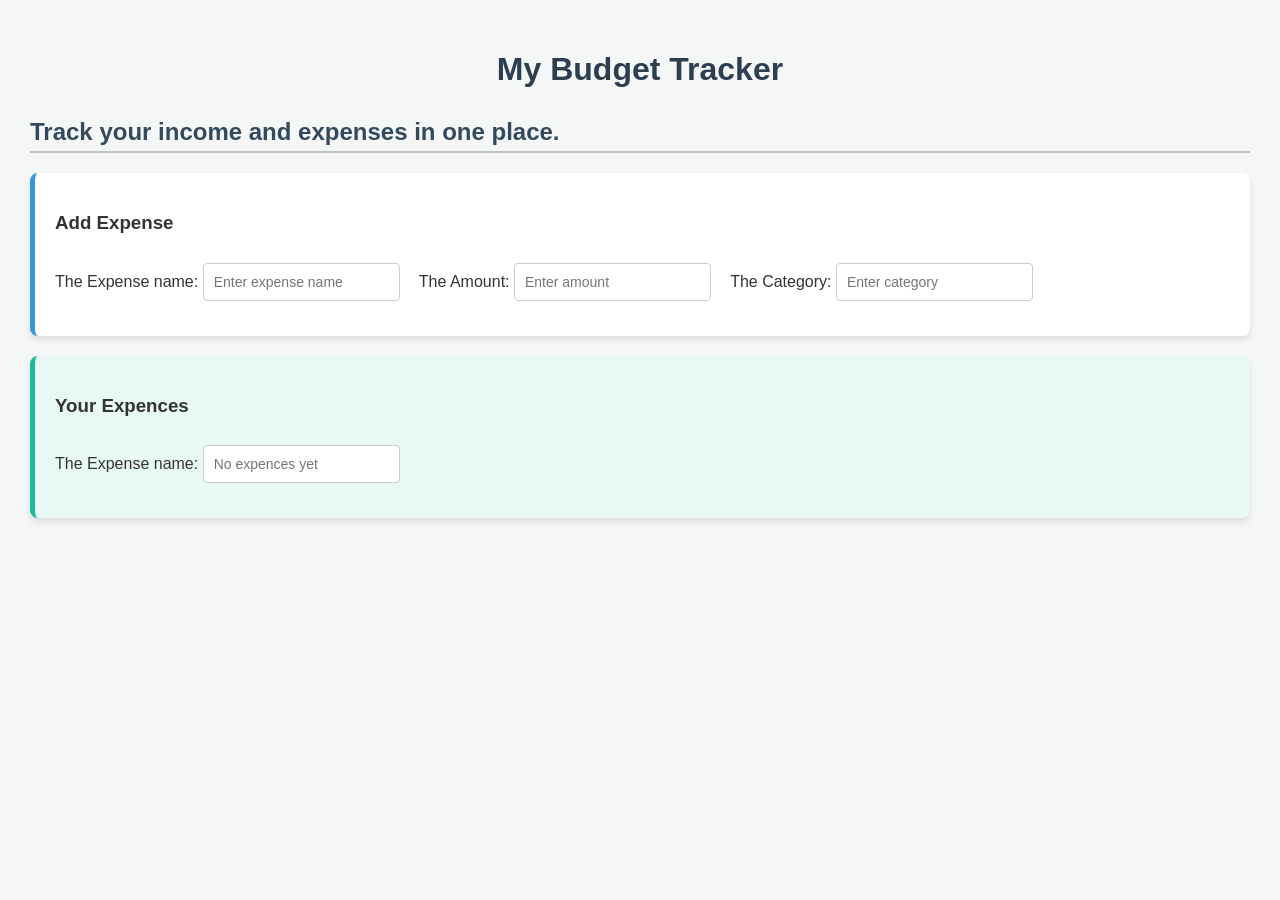
==== index.html @ 961da4b3 "Initial commit" ====
<!DOCTYPE html>
<html lang="en">
<head>
    <title>SpendWise</title>
    <link rel="stylesheet" href="styles.css">
</head>
<body>
<h1>My Budget Tracker</h1>
<h2>Track your income and expenses in one place.</h2>  

<section class="add-expense">
        <h3>Add Expense</h3>
        The Expense name: <input type="text" id="expense-name" placeholder="Enter expense name">
        The Amount: <input type="number" id="expense-amount" placeholder="Enter amount">
        The Category: <input type="text" id="expense-category" placeholder="Enter category">
</section>

<section class="your-expense">
        <h3>Your Expences</h3>
        The Expense name: <input type="text" id="your-expense-name" placeholder="No expences yet">
</section>

<script src="script.js"></script>
</body>
</html>
---- styles.css ----
/* 1. ELEMENT SELECTORS */
body {
    font-family: 'Segoe UI', Tahoma, Geneva, Verdana, sans-serif;
    background-color: #f4f7f6;
    color: #333;
    margin: 0;
    padding: 30px;
}

h1 {
    text-align: center;
    color: #2c3e50;
    margin-bottom: 10px;
}

h2 {
    color: #34495e;
    border-bottom: 2px solid #bdc3c7;
    padding-bottom: 5px;
    margin-top: 30px;
}

/* 2. CLASS SELECTORS */

/* Making the video link visually appealing and interactive  */
.video-link {
  color: #bd1989; /* Initial color */
  text-decoration: none; /* Removes the default underline */
  font-weight: bold;
  
  display: inline-block; 
  
  transition: transform 0.3s ease, color 0.3s ease; 
}

.video-link:hover {
  color: #1ad227; /* The new color on hover */
  
  transform: translateY(-5px); 
}

/* Making the input section visually distinct */
.add-expense {
    background-color: #ffffff;
    padding: 20px;
    margin: 20px 0;
    border-radius: 8px;
    box-shadow: 0 4px 6px rgba(0, 0, 0, 0.1);
    border-left: 5px solid #3498db;
}

/* Making the placeholder section visually distinct */
.your-expense {
    background-color: #e8f8f5;
    padding: 20px;
    margin: 20px 0;
    border-radius: 8px;
    box-shadow: 0 4px 6px rgba(0, 0, 0, 0.1);
    border-left: 5px solid #1abc9c;
}

/* 3. ID SELECTORS */
/* Styling the specific input elements */
#expense-name, #expense-amount, #expense-category, #your-expense-name {
    padding: 10px;
    margin: 10px 15px 15px 0;
    border: 1px solid #ccc;
    border-radius: 4px;
    font-size: 14px;
}

#web-image {
    max-width: 100%;
    height: auto;
    border-radius: 8px;
    box-shadow: 0 2px 4px rgba(0,0,0,0.1);
}
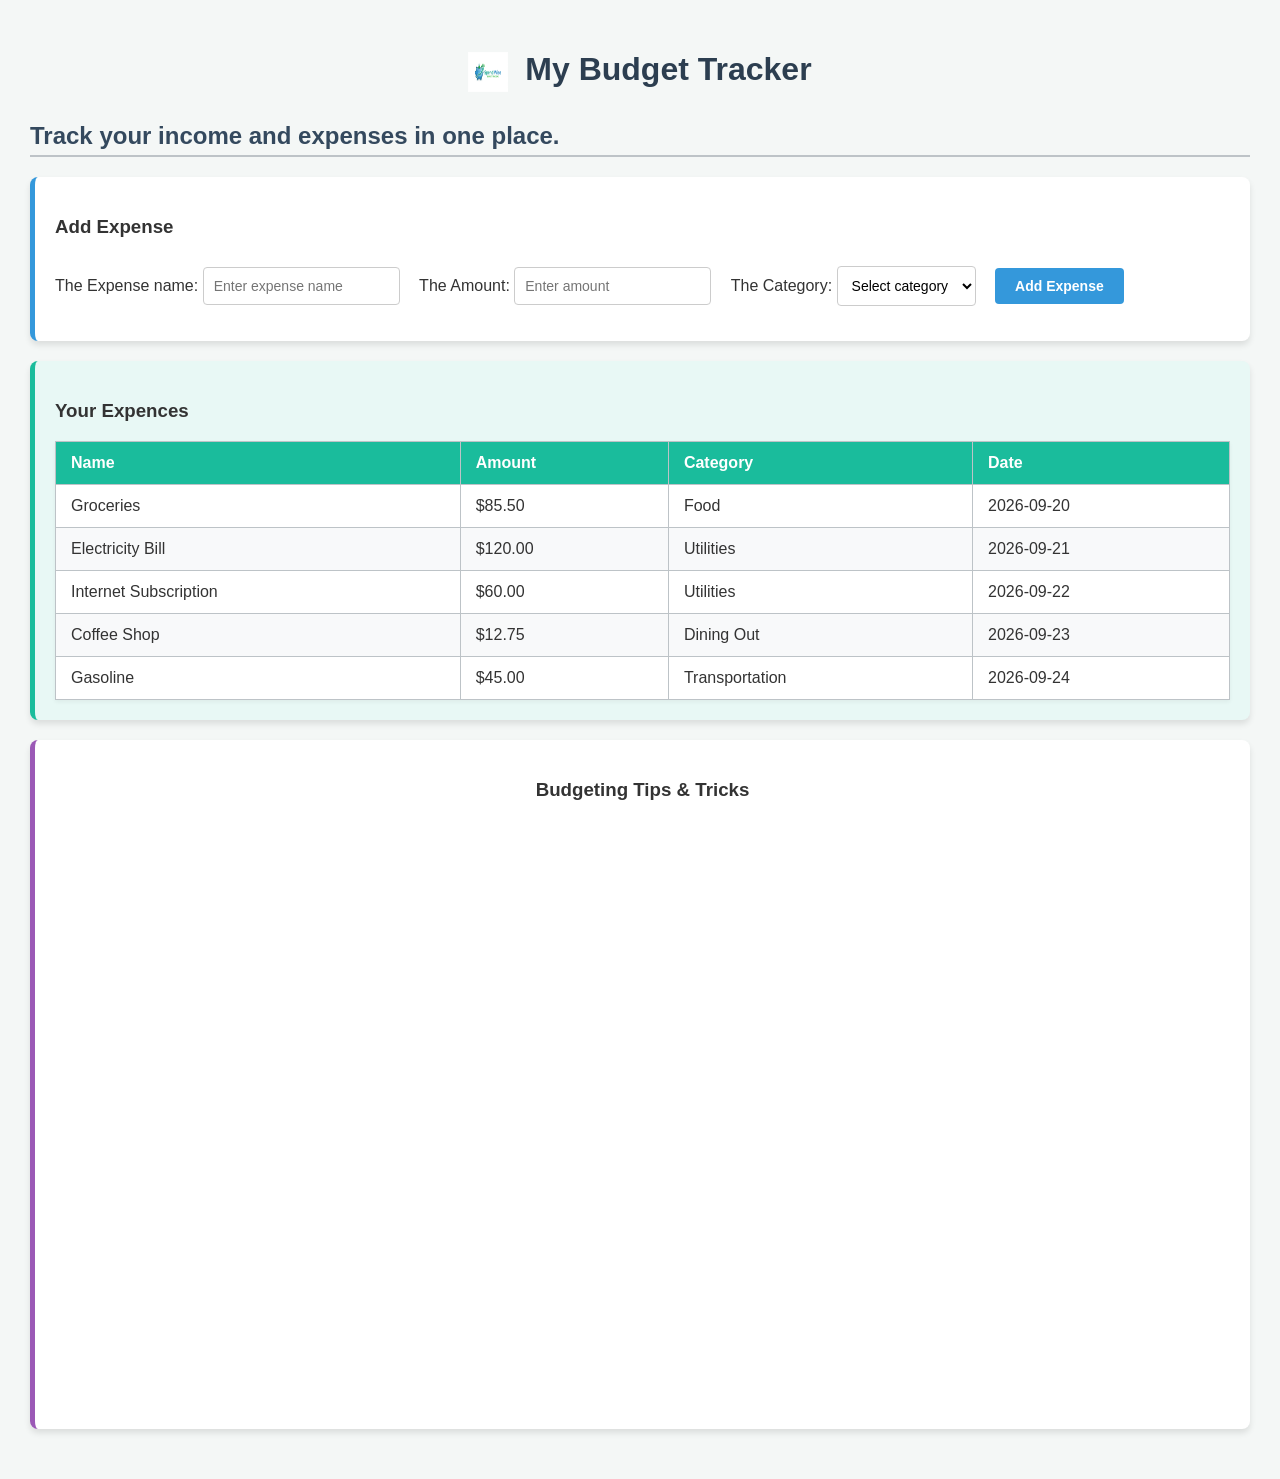
==== commit 1a4d883e: "Files Update" ====
--- a/index.html
+++ b/index.html
@@ -5,19 +5,92 @@
     <link rel="stylesheet" href="styles.css">
 </head>
 <body>
-<h1>My Budget Tracker</h1>
+<h1>
+    <img src="SpendWise-Logo.jpeg" alt="SpendWise Logo" width="40" class="logo-img">
+    My Budget Tracker
+</h1>
 <h2>Track your income and expenses in one place.</h2>  
 
 <section class="add-expense">
         <h3>Add Expense</h3>
-        The Expense name: <input type="text" id="expense-name" placeholder="Enter expense name">
-        The Amount: <input type="number" id="expense-amount" placeholder="Enter amount">
-        The Category: <input type="text" id="expense-category" placeholder="Enter category">
+        <form>
+            <label for="expense-name">The Expense name:</label>
+            <input type="text" id="expense-name" placeholder="Enter expense name">
+            
+            <label for="expense-amount">The Amount:</label>
+            <input type="number" id="expense-amount" placeholder="Enter amount">
+            
+            <label for="expense-category">The Category:</label>
+            <select id="expense-category">
+                <option value="" disabled selected>Select category</option>
+                <option value="Food">Food</option>
+                <option value="Transport">Transport</option>
+                <option value="Rent">Rent</option>
+                <option value="Entertainment">Entertainment</option>
+                <option value="Other">Other</option>
+            </select>
+
+            <button type="button">Add Expense</button>
+        </form>
 </section>
 
 <section class="your-expense">
         <h3>Your Expences</h3>
-        The Expense name: <input type="text" id="your-expense-name" placeholder="No expences yet">
+        <table>
+            <thead>
+                <tr>
+                    <th>Name</th>
+                    <th>Amount</th>
+                    <th>Category</th>
+                    <th>Date</th>
+                </tr>
+            </thead>
+            <tbody>
+                <tr>
+                    <td>Groceries</td>
+                    <td>$85.50</td>
+                    <td>Food</td>
+                    <td>2026-09-20</td>
+                </tr>
+                <tr>
+                    <td>Electricity Bill</td>
+                    <td>$120.00</td>
+                    <td>Utilities</td>
+                    <td>2026-09-21</td>
+                </tr>
+                <tr>
+                    <td>Internet Subscription</td>
+                    <td>$60.00</td>
+                    <td>Utilities</td>
+                    <td>2026-09-22</td>
+                </tr>
+                <tr>
+                    <td>Coffee Shop</td>
+                    <td>$12.75</td>
+                    <td>Dining Out</td>
+                    <td>2026-09-23</td>
+                </tr>
+                <tr>
+                    <td>Gasoline</td>
+                    <td>$45.00</td>
+                    <td>Transportation</td>
+                    <td>2026-09-24</td>
+                </tr>
+            </tbody>
+        </table>
+</section>
+
+<section class="video-section">
+    <h3>Budgeting Tips & Tricks</h3>
+    <iframe 
+    width="315" 
+    height="576" 
+    src="https://www.youtube.com/embed/8N2QAIuDjbQ" 
+    title="How to budget in excel for beginners" 
+    frameborder="0" 
+    allow="accelerometer; autoplay; clipboard-write; encrypted-media; gyroscope; picture-in-picture; web-share" 
+    referrerpolicy="strict-origin-when-cross-origin" 
+    allowfullscreen></iframe>
 </section>
 
 <script src="script.js"></script>
--- a/styles.css
+++ b/styles.css
@@ -13,6 +13,12 @@
     margin-bottom: 10px;
 }
 
+.logo-img {
+    vertical-align: middle;
+    margin-right: 8px;
+    height: 40px;
+}
+
 h2 {
     color: #34495e;
     border-bottom: 2px solid #bdc3c7;
@@ -20,26 +26,79 @@
     margin-top: 30px;
 }
 
+label {
+    font-weight: 500;
+}
+
+/* Table Styles */
+table {
+    width: 100%;
+    border-collapse: collapse;
+    margin-top: 15px;
+    background-color: #ffffff;
+    box-shadow: 0 2px 4px rgba(0, 0, 0, 0.05);
+}
+
+th, td {
+    padding: 12px 15px;
+    text-align: left;
+    border: 1px solid #bdc3c7;
+}
+
+th {
+    background-color: #1abc9c;
+    color: #ffffff;
+    font-weight: 600;
+}
+
+/* Positional Pseudo-class */
+tr:nth-child(even) {
+    background-color: #f8f9fa;
+}
+
+/* Descendant Selector & Table Row Hover Effect */
+tbody tr:hover {
+    background-color: #e1e8ed;
+    transition: background-color 0.2s ease;
+}
+
+/* Button Styles */
+button {
+    padding: 10px 20px;
+    background-color: #3498db;
+    color: #ffffff;
+    border: none;
+    border-radius: 4px;
+    font-size: 14px;
+    font-weight: 600;
+    cursor: pointer;
+    margin: 10px 15px 15px 0;
+    transition: background-color 0.3s ease;
+}
+
+button:hover {
+    background-color: #2980b9;
+}
+
 /* 2. CLASS SELECTORS */
 
-/* Making the video link visually appealing and interactive  */
-.video-link {
-  color: #bd1989; /* Initial color */
-  text-decoration: none; /* Removes the default underline */
-  font-weight: bold;
-  
-  display: inline-block; 
-  
-  transition: transform 0.3s ease, color 0.3s ease; 
+/* Video Section Styling */
+.video-section {
+    background-color: #ffffff;
+    padding: 20px;
+    margin: 20px 0;
+    border-radius: 8px;
+    box-shadow: 0 4px 6px rgba(0, 0, 0, 0.1);
+    border-left: 5px solid #9b59b6;
+    text-align: center;
 }
 
-.video-link:hover {
-  color: #1ad227; /* The new color on hover */
-  
-  transform: translateY(-5px); 
+iframe {
+    max-width: 100%;
+    border-radius: 6px;
+    margin-top: 10px;
 }
 
-/* Making the input section visually distinct */
 .add-expense {
     background-color: #ffffff;
     padding: 20px;
@@ -49,7 +108,6 @@
     border-left: 5px solid #3498db;
 }
 
-/* Making the placeholder section visually distinct */
 .your-expense {
     background-color: #e8f8f5;
     padding: 20px;
@@ -59,14 +117,33 @@
     border-left: 5px solid #1abc9c;
 }
 
-/* 3. ID SELECTORS */
-/* Styling the specific input elements */
-#expense-name, #expense-amount, #expense-category, #your-expense-name {
+/* 3. ID & ADVANCED SELECTORS */
+
+/* Direct Child Selector */
+.add-expense > form {
+    margin-top: 10px;
+}
+
+/* Negation Pseudo-class */
+input:not([type="submit"]) {
+    transition: border-color 0.3s ease, box-shadow 0.3s ease;
+}
+
+/* Focus State */
+input:focus, select:focus {
+    border-color: #3498db;
+    box-shadow: 0 0 5px rgba(52, 152, 219, 0.4);
+    outline: none;
+}
+
+/* Styling the specific input and select elements */
+#expense-name, #expense-amount, #expense-category {
     padding: 10px;
     margin: 10px 15px 15px 0;
     border: 1px solid #ccc;
     border-radius: 4px;
     font-size: 14px;
+    background-color: #ffffff;
 }
 
 #web-image {
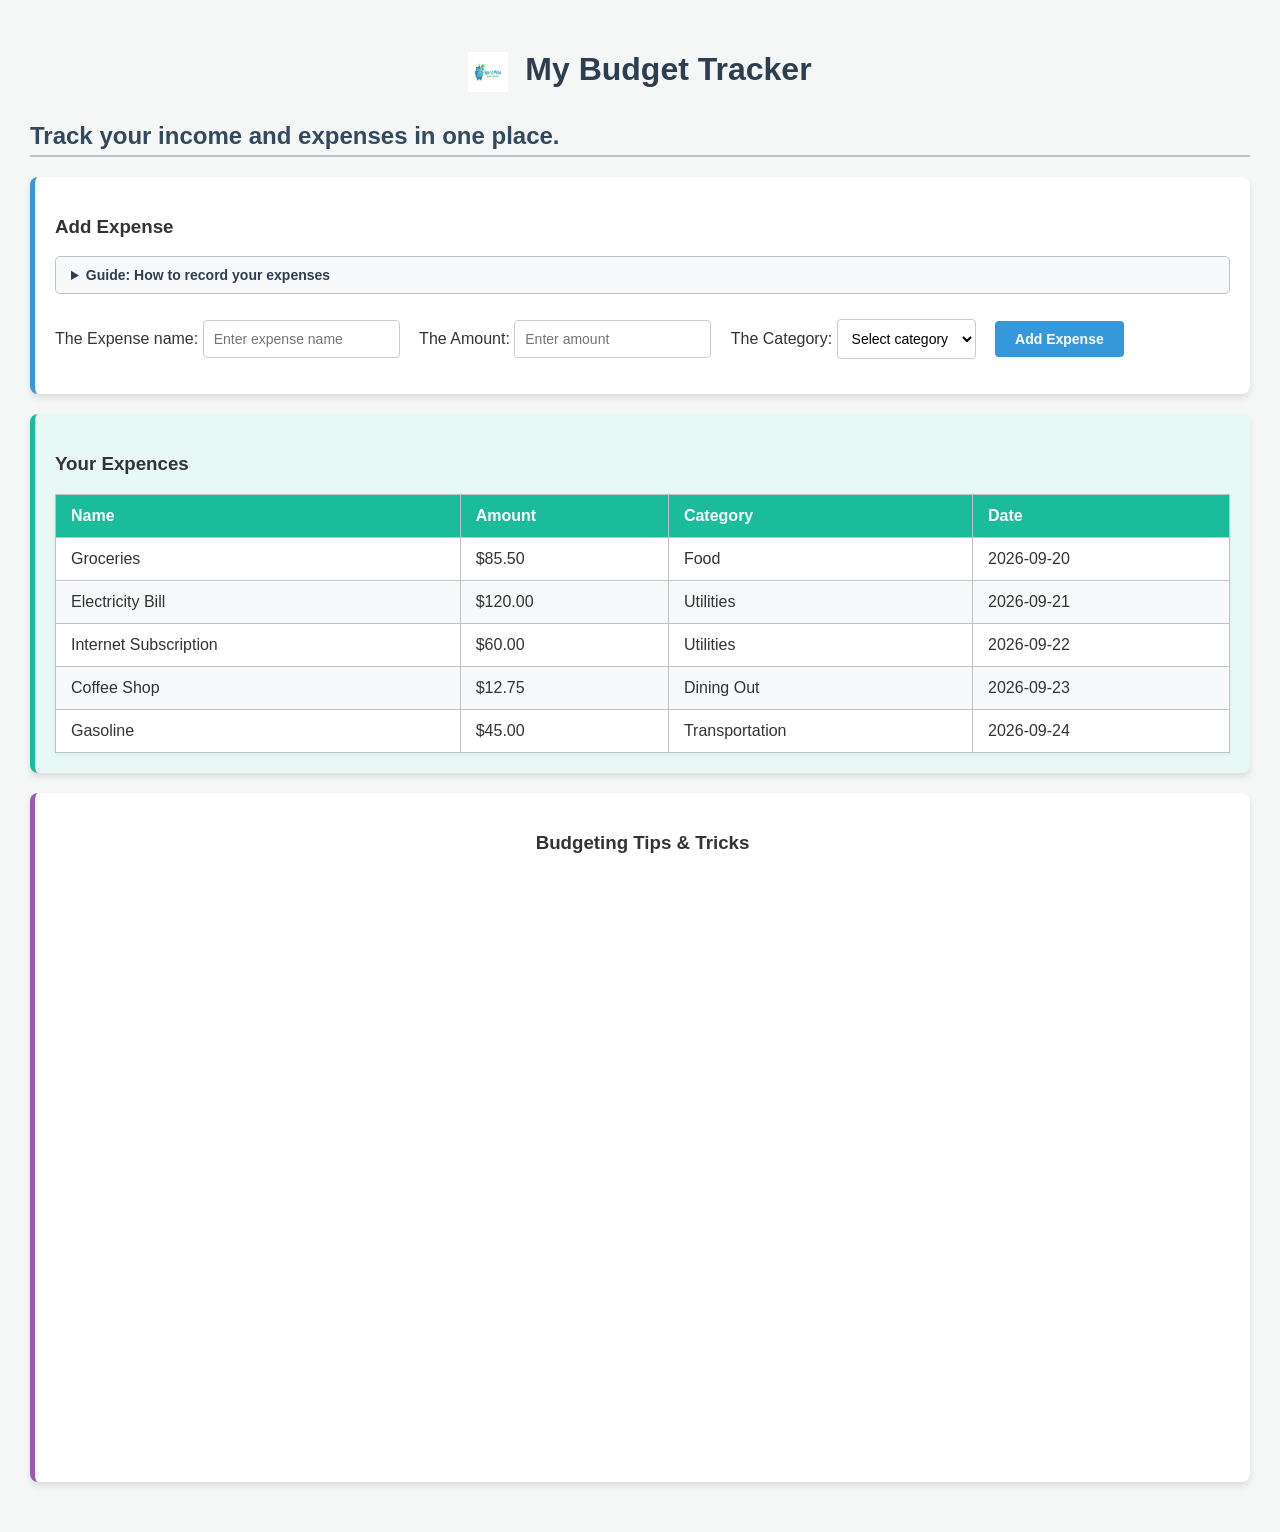
==== commit 7a2a7d9f: "Updates" ====
--- a/index.html
+++ b/index.html
@@ -13,6 +13,17 @@
 
 <section class="add-expense">
         <h3>Add Expense</h3>
+        
+        <details class="expense-guide">
+            <summary>Guide: How to record your expenses</summary>
+            <ol>
+                <li>Enter a brief description in the <strong>Expense name</strong> field.</li>
+                <li>Input the numerical value in the <strong>Amount</strong> field.</li>
+                <li>Select the best matching <strong>Category</strong> from the dropdown.</li>
+                <li>Click <strong>Add Expense</strong> to record it to your tracker.</li>
+            </ol>
+        </details>
+
         <form>
             <label for="expense-name">The Expense name:</label>
             <input type="text" id="expense-name" placeholder="Enter expense name">
--- a/styles.css
+++ b/styles.css
@@ -82,6 +82,30 @@
 
 /* 2. CLASS SELECTORS */
 
+/* Guide Styling */
+.expense-guide {
+    background-color: #f8f9fa;
+    padding: 10px 15px;
+    margin-bottom: 15px;
+    border-radius: 5px;
+    border: 1px solid #bdc3c7;
+    font-size: 14px;
+}
+
+.expense-guide summary {
+    font-weight: 600;
+    cursor: pointer;
+    color: #2c3e50;
+    outline: none;
+}
+
+.expense-guide ol {
+    margin-top: 10px;
+    margin-bottom: 0;
+    padding-left: 20px;
+    color: #555;
+}
+
 /* Video Section Styling */
 .video-section {
     background-color: #ffffff;
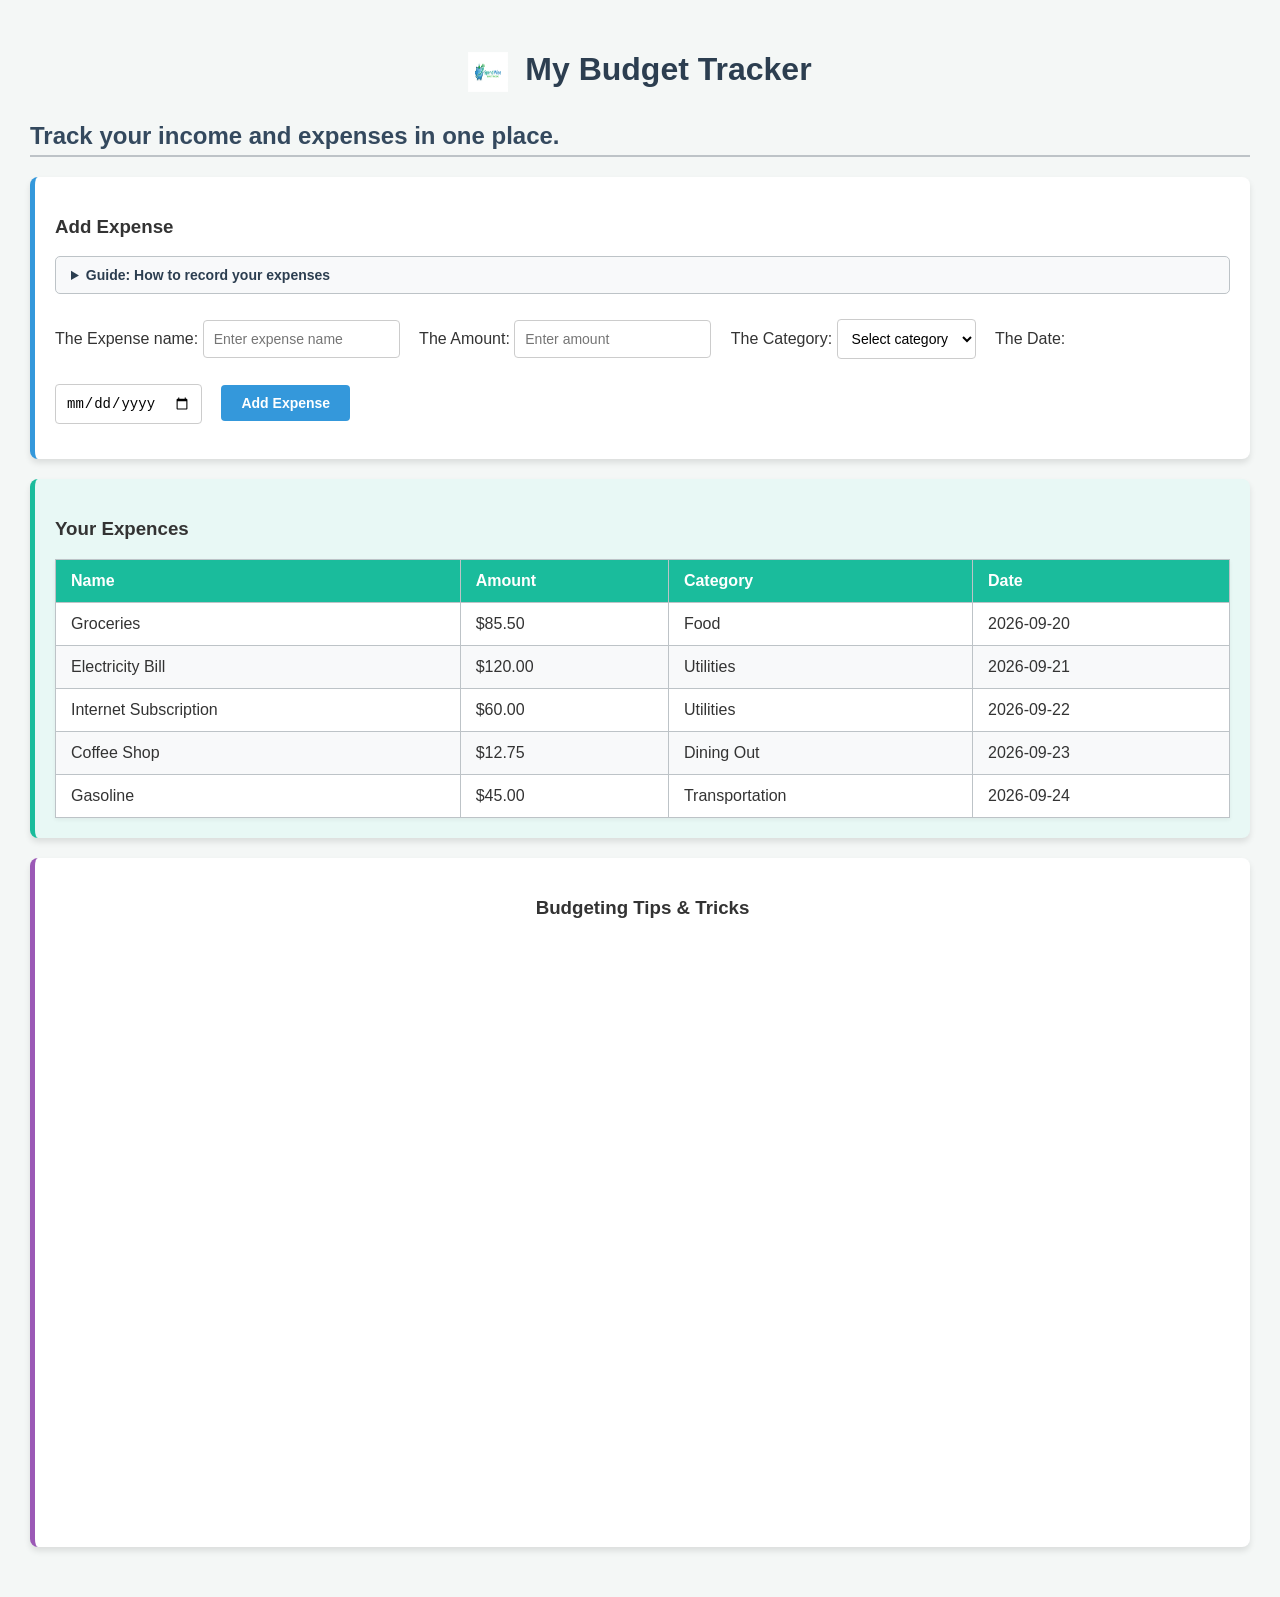
==== commit 91962cff: "Adding date field" ====
--- a/index.html
+++ b/index.html
@@ -20,6 +20,7 @@
                 <li>Enter a brief description in the <strong>Expense name</strong> field.</li>
                 <li>Input the numerical value in the <strong>Amount</strong> field.</li>
                 <li>Select the best matching <strong>Category</strong> from the dropdown.</li>
+                <li>Choose the specific transaction <strong>Date</strong>.</li>
                 <li>Click <strong>Add Expense</strong> to record it to your tracker.</li>
             </ol>
         </details>
@@ -40,6 +41,9 @@
                 <option value="Entertainment">Entertainment</option>
                 <option value="Other">Other</option>
             </select>
+
+            <label for="expense-date">The Date:</label>
+            <input type="date" id="expense-date">
 
             <button type="button">Add Expense</button>
         </form>
--- a/styles.css
+++ b/styles.css
@@ -161,7 +161,7 @@
 }
 
 /* Styling the specific input and select elements */
-#expense-name, #expense-amount, #expense-category {
+#expense-name, #expense-amount, #expense-category, #expense-date {
     padding: 10px;
     margin: 10px 15px 15px 0;
     border: 1px solid #ccc;
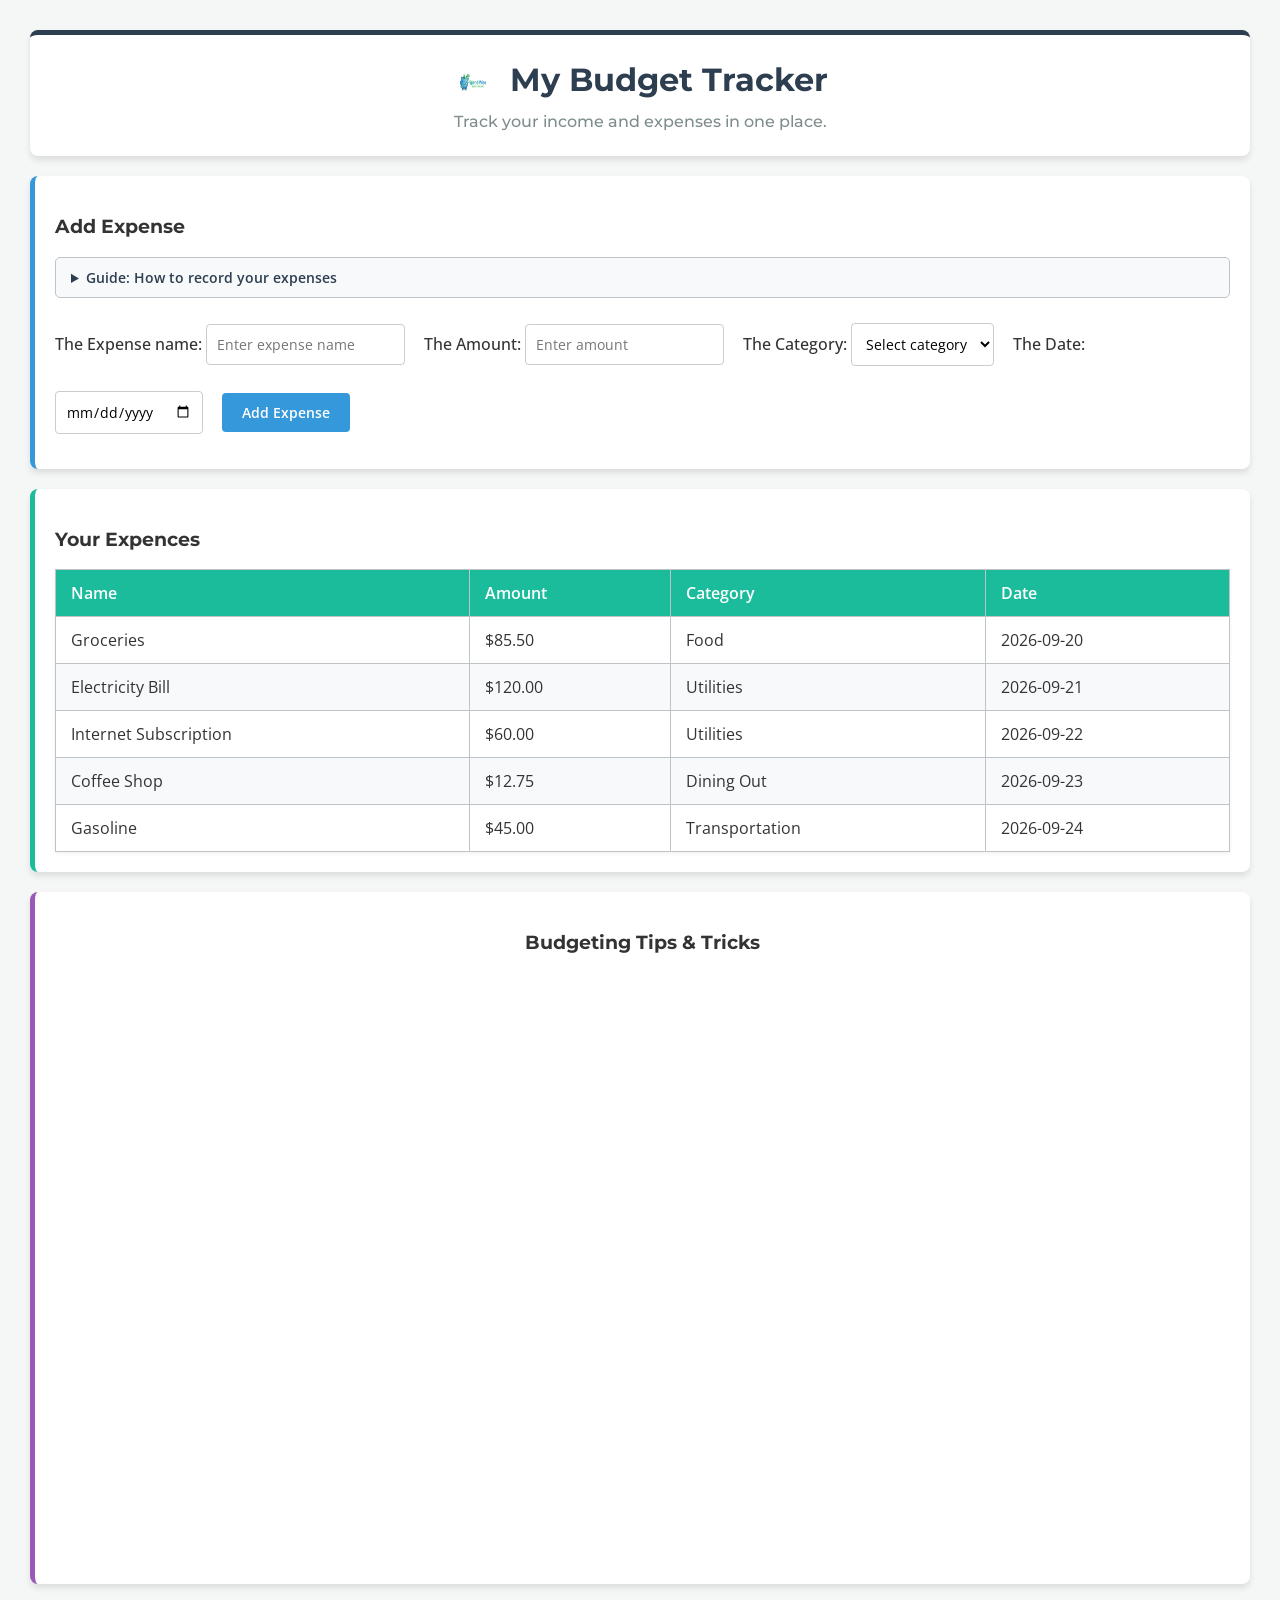
==== commit 881482e8: "Files Modification" ====
--- a/index.html
+++ b/index.html
@@ -2,15 +2,25 @@
 <html lang="en">
 <head>
     <title>SpendWise</title>
+    <!-- Google Fonts Import -->
+    <link rel="preconnect" href="https://fonts.googleapis.com">
+    <link rel="preconnect" href="https://fonts.gstatic.com" crossorigin>
+    <link href="https://fonts.googleapis.com/css2?family=Montserrat:wght@500;600;700&family=Open+Sans:wght@400;500;600&display=swap" rel="stylesheet">
+    
     <link rel="stylesheet" href="styles.css">
 </head>
 <body>
-<h1>
-    <img src="SpendWise-Logo.jpeg" alt="SpendWise Logo" width="40" class="logo-img">
-    My Budget Tracker
-</h1>
-<h2>Track your income and expenses in one place.</h2>  
 
+<!-- Header Card -->
+<header class="header-card">
+    <h1>
+        <img src="SpendWise-Logo.jpeg" alt="SpendWise Logo" width="40" class="logo-img">
+        My Budget Tracker
+    </h1>
+    <h2>Track your income and expenses in one place.</h2>
+</header>
+
+<!-- Add Expense Card -->
 <section class="add-expense">
         <h3>Add Expense</h3>
         
@@ -49,6 +59,7 @@
         </form>
 </section>
 
+<!-- Expense Table Card -->
 <section class="your-expense">
         <h3>Your Expences</h3>
         <table>
--- a/styles.css
+++ b/styles.css
@@ -1,15 +1,21 @@
 /* 1. ELEMENT SELECTORS */
 body {
-    font-family: 'Segoe UI', Tahoma, Geneva, Verdana, sans-serif;
+    font-family: 'Open Sans', sans-serif;
     background-color: #f4f7f6;
     color: #333;
     margin: 0;
     padding: 30px;
 }
 
+/* Heading Font Family */
+h1, h2, h3 {
+    font-family: 'Montserrat', sans-serif;
+}
+
 h1 {
     text-align: center;
     color: #2c3e50;
+    margin-top: 0;
     margin-bottom: 10px;
 }
 
@@ -20,14 +26,23 @@
 }
 
 h2 {
-    color: #34495e;
-    border-bottom: 2px solid #bdc3c7;
-    padding-bottom: 5px;
-    margin-top: 30px;
+    color: #7f8c8d;
+    text-align: center;
+    font-size: 16px;
+    font-weight: 500;
+    margin-top: 5px;
+    margin-bottom: 0;
+    border-bottom: none;
+    padding-bottom: 0;
 }
 
 label {
     font-weight: 500;
+}
+
+/* Ensure Form Controls & Inputs Use Body Font */
+input, select, button {
+    font-family: 'Open Sans', sans-serif;
 }
 
 /* Table Styles */
@@ -80,7 +95,37 @@
     background-color: #2980b9;
 }
 
-/* 2. CLASS SELECTORS */
+/* 2. CLASS SELECTORS & VISUAL CARDS */
+
+/* Page Header Card */
+.header-card {
+    background-color: #ffffff;
+    padding: 25px 20px;
+    margin-bottom: 20px;
+    border-radius: 8px;
+    box-shadow: 0 4px 6px rgba(0, 0, 0, 0.1);
+    border-top: 5px solid #2c3e50;
+}
+
+/* Add Expense Form Card */
+.add-expense {
+    background-color: #ffffff;
+    padding: 20px;
+    margin: 20px 0;
+    border-radius: 8px;
+    box-shadow: 0 4px 6px rgba(0, 0, 0, 0.1);
+    border-left: 5px solid #3498db;
+}
+
+/* Expense Table Card */
+.your-expense {
+    background-color: #ffffff;
+    padding: 20px;
+    margin: 20px 0;
+    border-radius: 8px;
+    box-shadow: 0 4px 6px rgba(0, 0, 0, 0.1);
+    border-left: 5px solid #1abc9c;
+}
 
 /* Guide Styling */
 .expense-guide {
@@ -123,24 +168,6 @@
     margin-top: 10px;
 }
 
-.add-expense {
-    background-color: #ffffff;
-    padding: 20px;
-    margin: 20px 0;
-    border-radius: 8px;
-    box-shadow: 0 4px 6px rgba(0, 0, 0, 0.1);
-    border-left: 5px solid #3498db;
-}
-
-.your-expense {
-    background-color: #e8f8f5;
-    padding: 20px;
-    margin: 20px 0;
-    border-radius: 8px;
-    box-shadow: 0 4px 6px rgba(0, 0, 0, 0.1);
-    border-left: 5px solid #1abc9c;
-}
-
 /* 3. ID & ADVANCED SELECTORS */
 
 /* Direct Child Selector */
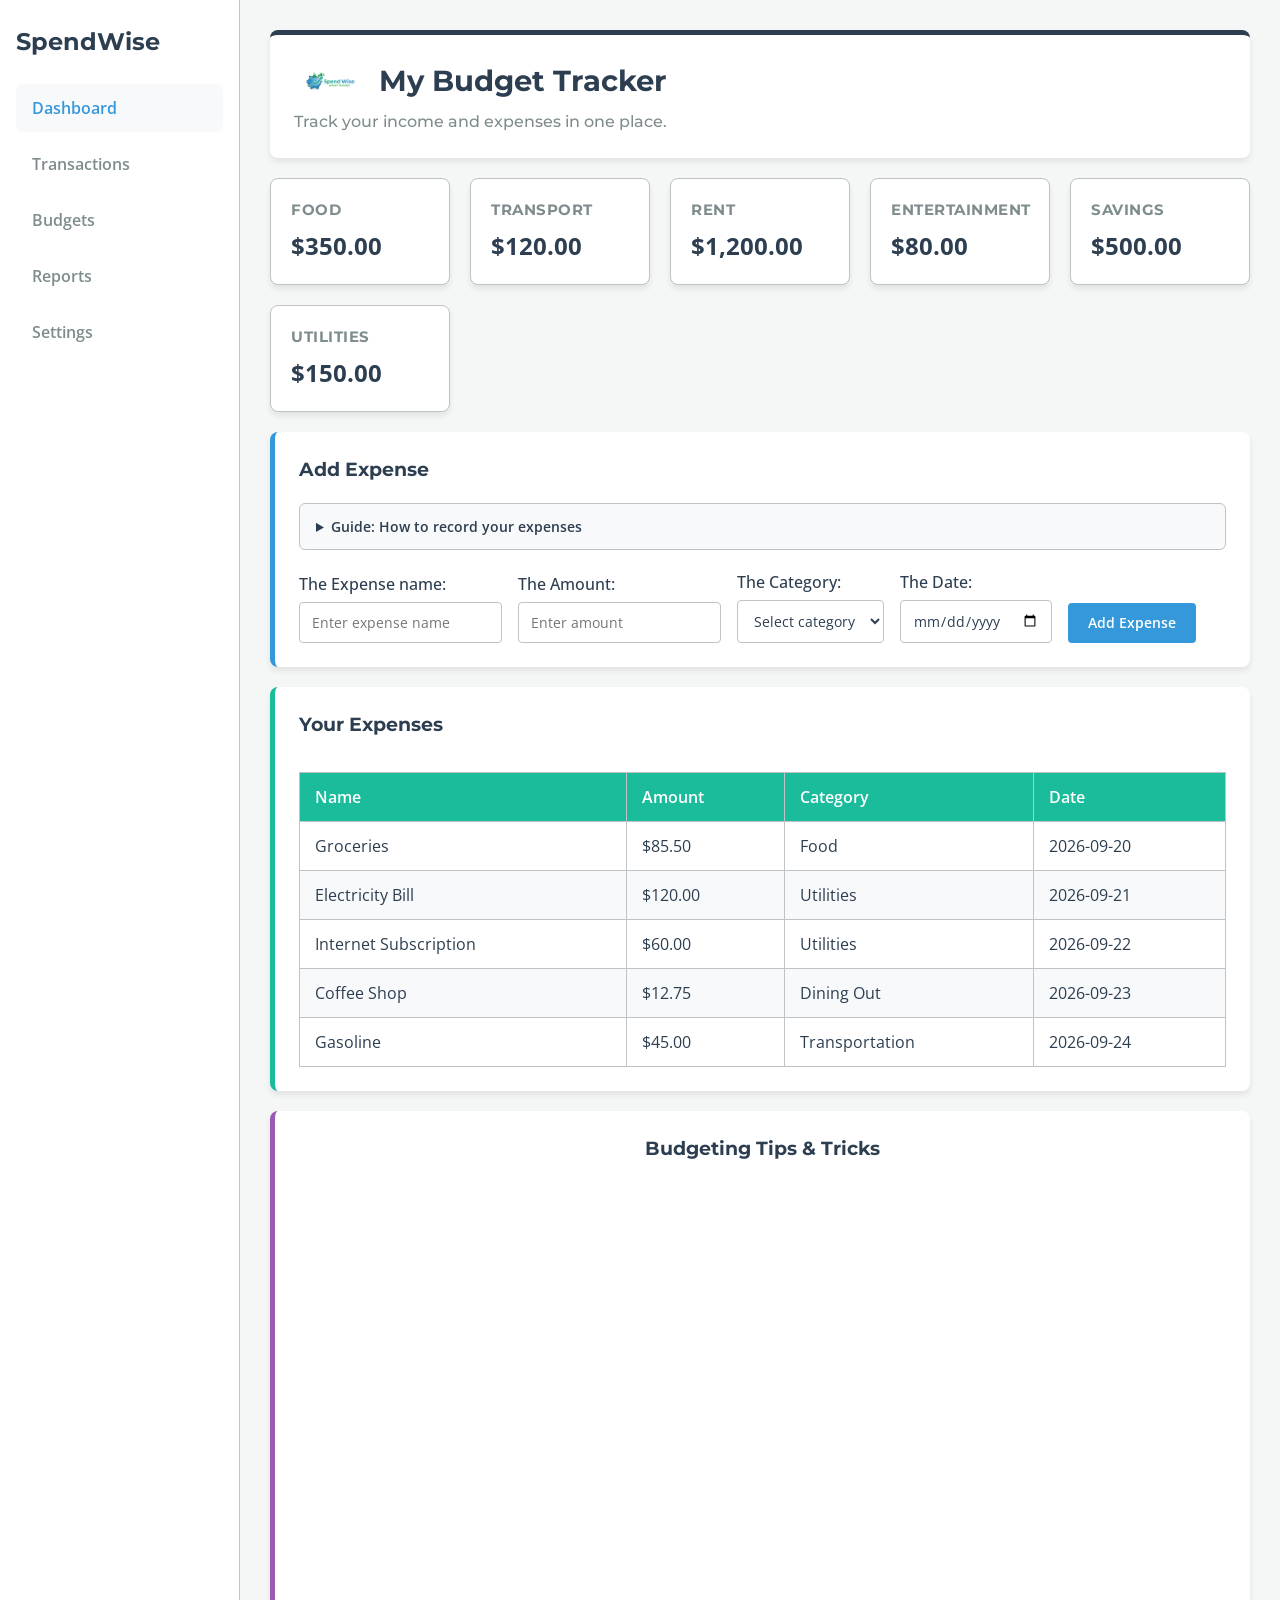
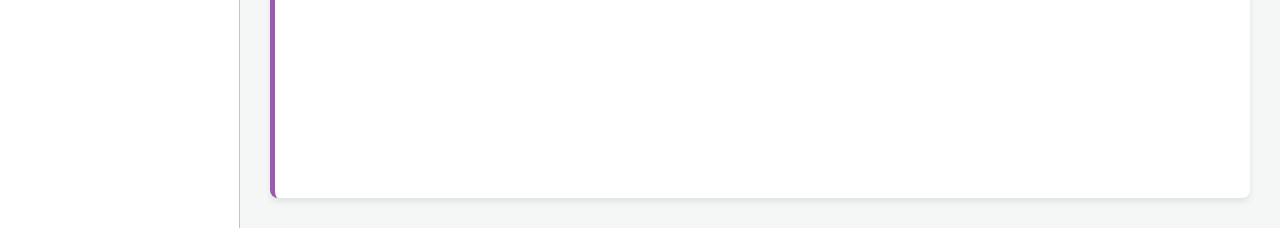
==== commit 6f5bb0ef: "Updating new files" ====
--- a/index.html
+++ b/index.html
@@ -1,7 +1,9 @@
 <!DOCTYPE html>
 <html lang="en">
 <head>
-    <title>SpendWise</title>
+    <meta charset="UTF-8">
+    <meta name="viewport" content="width=device-width, initial-scale=1.0">
+    <title>SpendWise - Dashboard</title>
     <!-- Google Fonts Import -->
     <link rel="preconnect" href="https://fonts.googleapis.com">
     <link rel="preconnect" href="https://fonts.gstatic.com" crossorigin>
@@ -11,113 +13,176 @@
 </head>
 <body>
 
-<!-- Header Card -->
-<header class="header-card">
-    <h1>
-        <img src="SpendWise-Logo.jpeg" alt="SpendWise Logo" width="40" class="logo-img">
-        My Budget Tracker
-    </h1>
-    <h2>Track your income and expenses in one place.</h2>
-</header>
+<!-- Dashboard Shell (CSS Grid Container) -->
+<div class="dashboard-container">
+    
+    <!-- Sidebar / Navigation Menu -->
+    <aside class="sidebar">
+        <div class="sidebar-header">
+            <h2>SpendWise</h2>
+        </div>
+        <nav class="sidebar-nav">
+            <a href="#" class="nav-item active">Dashboard</a>
+            <a href="#" class="nav-item">Transactions</a>
+            <a href="#" class="nav-item">Budgets</a>
+            <a href="#" class="nav-item">Reports</a>
+            <a href="#" class="nav-item">Settings</a>
+        </nav>
+    </aside>
 
-<!-- Add Expense Card -->
-<section class="add-expense">
-        <h3>Add Expense</h3>
+    <!-- Main Content Area -->
+    <main class="main-content">
         
-        <details class="expense-guide">
-            <summary>Guide: How to record your expenses</summary>
-            <ol>
-                <li>Enter a brief description in the <strong>Expense name</strong> field.</li>
-                <li>Input the numerical value in the <strong>Amount</strong> field.</li>
-                <li>Select the best matching <strong>Category</strong> from the dropdown.</li>
-                <li>Choose the specific transaction <strong>Date</strong>.</li>
-                <li>Click <strong>Add Expense</strong> to record it to your tracker.</li>
-            </ol>
-        </details>
+        <!-- Header Card -->
+        <header class="header-card">
+            <div class="header-title">
+                <img src="SpendWise-Logo.jpeg" alt="SpendWise Logo" width="40" class="logo-img">
+                <h1>My Budget Tracker</h1>
+            </div>
+            <h2>Track your income and expenses in one place.</h2>
+        </header>
 
-        <form>
-            <label for="expense-name">The Expense name:</label>
-            <input type="text" id="expense-name" placeholder="Enter expense name">
+        <!-- Static Financial Category Cards (Grid Container) -->
+        <section class="dashboard-cards">
+            <div class="card" tabindex="0">
+                <h3>Food</h3>
+                <p class="amount">$350.00</p>
+            </div>
+            <div class="card" tabindex="0">
+                <h3>Transport</h3>
+                <p class="amount">$120.00</p>
+            </div>
+            <div class="card" tabindex="0">
+                <h3>Rent</h3>
+                <p class="amount">$1,200.00</p>
+            </div>
+            <div class="card" tabindex="0">
+                <h3>Entertainment</h3>
+                <p class="amount">$80.00</p>
+            </div>
+            <div class="card" tabindex="0">
+                <h3>Savings</h3>
+                <p class="amount">$500.00</p>
+            </div>
+            <div class="card" tabindex="0">
+                <h3>Utilities</h3>
+                <p class="amount">$150.00</p>
+            </div>
+        </section>
+
+        <!-- Add Expense Card -->
+        <section class="add-expense">
+            <h3>Add Expense</h3>
             
-            <label for="expense-amount">The Amount:</label>
-            <input type="number" id="expense-amount" placeholder="Enter amount">
-            
-            <label for="expense-category">The Category:</label>
-            <select id="expense-category">
-                <option value="" disabled selected>Select category</option>
-                <option value="Food">Food</option>
-                <option value="Transport">Transport</option>
-                <option value="Rent">Rent</option>
-                <option value="Entertainment">Entertainment</option>
-                <option value="Other">Other</option>
-            </select>
+            <details class="expense-guide">
+                <summary>Guide: How to record your expenses</summary>
+                <ol>
+                    <li>Enter a brief description in the <strong>Expense name</strong> field.</li>
+                    <li>Input the numerical value in the <strong>Amount</strong> field.</li>
+                    <li>Select the best matching <strong>Category</strong> from the dropdown.</li>
+                    <li>Choose the specific transaction <strong>Date</strong>.</li>
+                    <li>Click <strong>Add Expense</strong> to record it to your tracker.</li>
+                </ol>
+            </details>
 
-            <label for="expense-date">The Date:</label>
-            <input type="date" id="expense-date">
+            <form>
+                <div class="form-group">
+                    <label for="expense-name">The Expense name:</label>
+                    <input type="text" id="expense-name" placeholder="Enter expense name">
+                </div>
+                
+                <div class="form-group">
+                    <label for="expense-amount">The Amount:</label>
+                    <input type="number" id="expense-amount" placeholder="Enter amount">
+                </div>
+                
+                <div class="form-group">
+                    <label for="expense-category">The Category:</label>
+                    <select id="expense-category">
+                        <option value="" disabled selected>Select category</option>
+                        <option value="Food">Food</option>
+                        <option value="Transport">Transport</option>
+                        <option value="Rent">Rent</option>
+                        <option value="Entertainment">Entertainment</option>
+                        <option value="Other">Other</option>
+                    </select>
+                </div>
 
-            <button type="button">Add Expense</button>
-        </form>
-</section>
+                <div class="form-group">
+                    <label for="expense-date">The Date:</label>
+                    <input type="date" id="expense-date">
+                </div>
 
-<!-- Expense Table Card -->
-<section class="your-expense">
-        <h3>Your Expences</h3>
-        <table>
-            <thead>
-                <tr>
-                    <th>Name</th>
-                    <th>Amount</th>
-                    <th>Category</th>
-                    <th>Date</th>
-                </tr>
-            </thead>
-            <tbody>
-                <tr>
-                    <td>Groceries</td>
-                    <td>$85.50</td>
-                    <td>Food</td>
-                    <td>2026-09-20</td>
-                </tr>
-                <tr>
-                    <td>Electricity Bill</td>
-                    <td>$120.00</td>
-                    <td>Utilities</td>
-                    <td>2026-09-21</td>
-                </tr>
-                <tr>
-                    <td>Internet Subscription</td>
-                    <td>$60.00</td>
-                    <td>Utilities</td>
-                    <td>2026-09-22</td>
-                </tr>
-                <tr>
-                    <td>Coffee Shop</td>
-                    <td>$12.75</td>
-                    <td>Dining Out</td>
-                    <td>2026-09-23</td>
-                </tr>
-                <tr>
-                    <td>Gasoline</td>
-                    <td>$45.00</td>
-                    <td>Transportation</td>
-                    <td>2026-09-24</td>
-                </tr>
-            </tbody>
-        </table>
-</section>
+                <button type="button">Add Expense</button>
+            </form>
+        </section>
 
-<section class="video-section">
-    <h3>Budgeting Tips & Tricks</h3>
-    <iframe 
-    width="315" 
-    height="576" 
-    src="https://www.youtube.com/embed/8N2QAIuDjbQ" 
-    title="How to budget in excel for beginners" 
-    frameborder="0" 
-    allow="accelerometer; autoplay; clipboard-write; encrypted-media; gyroscope; picture-in-picture; web-share" 
-    referrerpolicy="strict-origin-when-cross-origin" 
-    allowfullscreen></iframe>
-</section>
+        <!-- Expense Table Card -->
+        <section class="your-expense">
+            <h3>Your Expenses</h3>
+            <div class="table-responsive">
+                <table>
+                    <thead>
+                        <tr>
+                            <th>Name</th>
+                            <th>Amount</th>
+                            <th>Category</th>
+                            <th>Date</th>
+                        </tr>
+                    </thead>
+                    <tbody>
+                        <tr>
+                            <td>Groceries</td>
+                            <td>$85.50</td>
+                            <td>Food</td>
+                            <td>2026-09-20</td>
+                        </tr>
+                        <tr>
+                            <td>Electricity Bill</td>
+                            <td>$120.00</td>
+                            <td>Utilities</td>
+                            <td>2026-09-21</td>
+                        </tr>
+                        <tr>
+                            <td>Internet Subscription</td>
+                            <td>$60.00</td>
+                            <td>Utilities</td>
+                            <td>2026-09-22</td>
+                        </tr>
+                        <tr>
+                            <td>Coffee Shop</td>
+                            <td>$12.75</td>
+                            <td>Dining Out</td>
+                            <td>2026-09-23</td>
+                        </tr>
+                        <tr>
+                            <td>Gasoline</td>
+                            <td>$45.00</td>
+                            <td>Transportation</td>
+                            <td>2026-09-24</td>
+                        </tr>
+                    </tbody>
+                </table>
+            </div>
+        </section>
+
+        <!-- Video Section -->
+        <section class="video-section">
+            <h3>Budgeting Tips &amp; Tricks</h3>
+            <iframe 
+                width="315" 
+                height="576" 
+                src="https://www.youtube.com/embed/8N2QAIuDjbQ" 
+                title="How to budget in excel for beginners" 
+                frameborder="0" 
+                allow="accelerometer; autoplay; clipboard-write; encrypted-media; gyroscope; picture-in-picture; web-share" 
+                referrerpolicy="strict-origin-when-cross-origin" 
+                allowfullscreen>
+            </iframe>
+        </section>
+
+    </main>
+</div>
 
 <script src="script.js"></script>
 </body>
--- a/styles.css
+++ b/styles.css
@@ -1,165 +1,399 @@
-/* 1. ELEMENT SELECTORS */
+/* ==========================================================================
+   1. CSS CUSTOM PROPERTIES (THEMING)
+   ========================================================================== */
+:root {
+    /* Brand & Core Palette */
+    --brand-color: #2c3e50;
+    --accent-color: #3498db;
+    --secondary-accent: #1abc9c;
+    --highlight-color: #9b59b6;
+
+    /* Backgrounds & Surfaces */
+    --bg-color: #f4f7f6;
+    --surface-color: #ffffff;
+    --surface-subtle: #f8f9fa;
+    --border-color: #bdc3c7;
+    --border-light: #e1e8ed;
+
+    /* Typography Colors */
+    --text-primary: #2c3e50;
+    --text-secondary: #7f8c8d;
+    --text-muted: #555555;
+    --text-inverse: #ffffff;
+
+    /* Shadows & Elevation */
+    --card-shadow: 0 4px 6px rgba(0, 0, 0, 0.08);
+    --card-shadow-hover: 0 10px 20px rgba(0, 0, 0, 0.15);
+
+    /* Fonts */
+    --font-heading: 'Montserrat', sans-serif;
+    --font-body: 'Open Sans', sans-serif;
+}
+
+/* Stretch Goal: Dark Theme Override */
+@media (prefers-color-scheme: dark) {
+    :root {
+        --brand-color: #3b82f6;
+        --accent-color: #60a5fa;
+        --secondary-accent: #2dd4bf;
+        --highlight-color: #c084fc;
+
+        --bg-color: #0f172a;
+        --surface-color: #1e293b;
+        --surface-subtle: #334155;
+        --border-color: #334155;
+        --border-light: #1e293b;
+
+        --text-primary: #f8fafc;
+        --text-secondary: #94a3b8;
+        --text-muted: #cbd5e1;
+        --text-inverse: #0f172a;
+
+        --card-shadow: 0 4px 6px rgba(0, 0, 0, 0.3);
+        --card-shadow-hover: 0 10px 20px rgba(0, 0, 0, 0.5);
+    }
+}
+
+/* ==========================================================================
+   2. GLOBAL RESETS & BASE STYLES
+   ========================================================================== */
+* {
+    box-sizing: border-box;
+}
+
 body {
-    font-family: 'Open Sans', sans-serif;
-    background-color: #f4f7f6;
-    color: #333;
-    margin: 0;
-    padding: 30px;
-}
-
-/* Heading Font Family */
+    font-family: var(--font-body);
+    background-color: var(--bg-color);
+    color: var(--text-primary);
+    margin: 0;
+    padding: 0;
+    line-height: 1.5;
+    transition: background-color 0.3s ease, color 0.3s ease;
+}
+
 h1, h2, h3 {
-    font-family: 'Montserrat', sans-serif;
-}
-
-h1 {
-    text-align: center;
-    color: #2c3e50;
-    margin-top: 0;
-    margin-bottom: 10px;
-}
-
-.logo-img {
-    vertical-align: middle;
-    margin-right: 8px;
-    height: 40px;
-}
-
-h2 {
-    color: #7f8c8d;
-    text-align: center;
-    font-size: 16px;
-    font-weight: 500;
-    margin-top: 5px;
-    margin-bottom: 0;
-    border-bottom: none;
-    padding-bottom: 0;
+    font-family: var(--font-heading);
 }
 
 label {
     font-weight: 500;
-}
-
-/* Ensure Form Controls & Inputs Use Body Font */
+    color: var(--text-primary);
+}
+
 input, select, button {
-    font-family: 'Open Sans', sans-serif;
-}
-
-/* Table Styles */
-table {
-    width: 100%;
-    border-collapse: collapse;
-    margin-top: 15px;
-    background-color: #ffffff;
-    box-shadow: 0 2px 4px rgba(0, 0, 0, 0.05);
-}
-
-th, td {
-    padding: 12px 15px;
+    font-family: var(--font-body);
+}
+
+/* ==========================================================================
+   3. MAIN LAYOUT (CSS GRID)
+   ========================================================================== */
+.dashboard-container {
+    display: grid;
+    grid-template-columns: 240px 1fr;
+    min-height: 100vh;
+}
+
+/* ==========================================================================
+   4. SIDEBAR NAVIGATION (FLEXBOX)
+   ========================================================================== */
+.sidebar {
+    background-color: var(--surface-color);
+    border-right: 1px solid var(--border-color);
+    padding: 24px 16px;
+    display: flex;
+    flex-direction: column;
+    gap: 24px;
+}
+
+.sidebar-header {
+    display: flex;
+    align-items: center;
+}
+
+.sidebar-header h2 {
+    color: var(--brand-color);
+    margin: 0;
+    font-size: 1.5rem;
     text-align: left;
-    border: 1px solid #bdc3c7;
-}
-
-th {
-    background-color: #1abc9c;
-    color: #ffffff;
+}
+
+.sidebar-nav {
+    display: flex;
+    flex-direction: column;
+    gap: 8px;
+}
+
+.nav-item {
+    padding: 12px 16px;
+    text-decoration: none;
+    color: var(--text-secondary);
     font-weight: 600;
-}
-
-/* Positional Pseudo-class */
-tr:nth-child(even) {
-    background-color: #f8f9fa;
-}
-
-/* Descendant Selector & Table Row Hover Effect */
-tbody tr:hover {
-    background-color: #e1e8ed;
-    transition: background-color 0.2s ease;
-}
-
-/* Button Styles */
+    border-radius: 6px;
+    transition: background-color 0.2s ease, color 0.2s ease;
+}
+
+.nav-item:hover, 
+.nav-item:focus,
+.nav-item.active {
+    background-color: var(--surface-subtle);
+    color: var(--accent-color);
+    outline: none;
+}
+
+/* ==========================================================================
+   5. MAIN CONTENT AREA & HEADER (FLEXBOX)
+   ========================================================================== */
+.main-content {
+    padding: 30px;
+    display: flex;
+    flex-direction: column;
+    gap: 20px;
+}
+
+/* Header Card */
+.header-card {
+    background-color: var(--surface-color);
+    padding: 24px;
+    border-radius: 8px;
+    box-shadow: var(--card-shadow);
+    border-top: 5px solid var(--brand-color);
+    display: flex;
+    flex-direction: column;
+    gap: 8px;
+}
+
+.header-title {
+    display: flex;
+    align-items: center;
+    gap: 12px;
+}
+
+.header-title h1 {
+    color: var(--text-primary);
+    margin: 0;
+    text-align: left;
+    font-size: 1.8rem;
+}
+
+.logo-img {
+    height: 40px;
+    width: auto;
+    object-fit: contain;
+}
+
+.header-card h2 {
+    color: var(--text-secondary);
+    text-align: left;
+    font-size: 1rem;
+    font-weight: 500;
+    margin: 0;
+}
+
+/* ==========================================================================
+   6. CATEGORY CARDS (GRID + FLEXBOX + MICRO-INTERACTIONS)
+   ========================================================================== */
+.dashboard-cards {
+    display: grid;
+    grid-template-columns: repeat(auto-fit, minmax(180px, 1fr));
+    gap: 20px;
+}
+
+.card {
+    background-color: var(--surface-color);
+    padding: 20px;
+    border-radius: 8px;
+    border: 1px solid var(--border-color);
+    box-shadow: var(--card-shadow);
+    display: flex;
+    flex-direction: column;
+    justify-content: center;
+    align-items: flex-start;
+    gap: 6px;
+    cursor: pointer;
+    
+    /* Requirement 5: Animation <= 250ms */
+    transition: transform 200ms ease, box-shadow 200ms ease, border-color 200ms ease;
+}
+
+.card h3 {
+    margin: 0;
+    font-size: 0.95rem;
+    color: var(--text-secondary);
+    text-transform: uppercase;
+    letter-spacing: 0.5px;
+}
+
+.card .amount {
+    margin: 0;
+    font-size: 1.5rem;
+    font-weight: 700;
+    color: var(--text-primary);
+}
+
+/* Requirement 5: Hover & Focus Micro-interactions */
+.card:hover,
+.card:focus {
+    transform: translateY(-4px);
+    box-shadow: var(--card-shadow-hover);
+    border-color: var(--accent-color);
+    outline: 2px solid var(--accent-color);
+    outline-offset: 2px;
+}
+
+/* ==========================================================================
+   7. ADD EXPENSE SECTION (FLEXBOX)
+   ========================================================================== */
+.add-expense {
+    background-color: var(--surface-color);
+    padding: 24px;
+    border-radius: 8px;
+    box-shadow: var(--card-shadow);
+    border-left: 5px solid var(--accent-color);
+}
+
+.add-expense h3 {
+    margin-top: 0;
+    color: var(--text-primary);
+}
+
+.expense-guide {
+    background-color: var(--surface-subtle);
+    padding: 12px 16px;
+    border-radius: 6px;
+    border: 1px solid var(--border-color);
+    font-size: 14px;
+    margin-bottom: 20px;
+}
+
+.expense-guide summary {
+    font-weight: 600;
+    cursor: pointer;
+    color: var(--text-primary);
+}
+
+.expense-guide ol {
+    margin-top: 10px;
+    margin-bottom: 0;
+    padding-left: 20px;
+    color: var(--text-muted);
+}
+
+/* Form Layout (Flexbox) */
+.add-expense > form {
+    display: flex;
+    flex-wrap: wrap;
+    align-items: flex-end;
+    gap: 16px;
+}
+
+.form-group {
+    display: flex;
+    flex-direction: column;
+    gap: 6px;
+}
+
+input:not([type="submit"]), select {
+    padding: 10px 12px;
+    border: 1px solid var(--border-color);
+    border-radius: 4px;
+    font-size: 14px;
+    background-color: var(--surface-color);
+    color: var(--text-primary);
+    transition: border-color 0.2s ease, box-shadow 0.2s ease;
+}
+
+input:focus, select:focus {
+    border-color: var(--accent-color);
+    box-shadow: 0 0 0 3px rgba(52, 152, 219, 0.25);
+    outline: none;
+}
+
 button {
     padding: 10px 20px;
-    background-color: #3498db;
+    background-color: var(--accent-color);
     color: #ffffff;
     border: none;
     border-radius: 4px;
     font-size: 14px;
     font-weight: 600;
     cursor: pointer;
-    margin: 10px 15px 15px 0;
-    transition: background-color 0.3s ease;
+    height: 40px;
+    transition: background-color 0.2s ease, opacity 0.2s ease;
 }
 
 button:hover {
-    background-color: #2980b9;
-}
-
-/* 2. CLASS SELECTORS & VISUAL CARDS */
-
-/* Page Header Card */
-.header-card {
-    background-color: #ffffff;
-    padding: 25px 20px;
-    margin-bottom: 20px;
+    opacity: 0.9;
+}
+
+button:focus {
+    outline: 2px solid var(--accent-color);
+    outline-offset: 2px;
+}
+
+/* ==========================================================================
+   8. EXPENSES TABLE SECTION
+   ========================================================================== */
+.your-expense {
+    background-color: var(--surface-color);
+    padding: 24px;
     border-radius: 8px;
-    box-shadow: 0 4px 6px rgba(0, 0, 0, 0.1);
-    border-top: 5px solid #2c3e50;
-}
-
-/* Add Expense Form Card */
-.add-expense {
-    background-color: #ffffff;
-    padding: 20px;
-    margin: 20px 0;
+    box-shadow: var(--card-shadow);
+    border-left: 5px solid var(--secondary-accent);
+}
+
+.your-expense h3 {
+    margin-top: 0;
+    color: var(--text-primary);
+}
+
+.table-responsive {
+    overflow-x: auto;
+}
+
+table {
+    width: 100%;
+    border-collapse: collapse;
+    margin-top: 15px;
+    background-color: var(--surface-color);
+}
+
+th, td {
+    padding: 12px 15px;
+    text-align: left;
+    border: 1px solid var(--border-color);
+    color: var(--text-primary);
+}
+
+th {
+    background-color: var(--secondary-accent);
+    color: #ffffff;
+    font-weight: 600;
+}
+
+tr:nth-child(even) {
+    background-color: var(--surface-subtle);
+}
+
+tbody tr:hover {
+    background-color: var(--border-light);
+    transition: background-color 0.2s ease;
+}
+
+/* ==========================================================================
+   9. VIDEO SECTION
+   ========================================================================== */
+.video-section {
+    background-color: var(--surface-color);
+    padding: 24px;
     border-radius: 8px;
-    box-shadow: 0 4px 6px rgba(0, 0, 0, 0.1);
-    border-left: 5px solid #3498db;
-}
-
-/* Expense Table Card */
-.your-expense {
-    background-color: #ffffff;
-    padding: 20px;
-    margin: 20px 0;
-    border-radius: 8px;
-    box-shadow: 0 4px 6px rgba(0, 0, 0, 0.1);
-    border-left: 5px solid #1abc9c;
-}
-
-/* Guide Styling */
-.expense-guide {
-    background-color: #f8f9fa;
-    padding: 10px 15px;
-    margin-bottom: 15px;
-    border-radius: 5px;
-    border: 1px solid #bdc3c7;
-    font-size: 14px;
-}
-
-.expense-guide summary {
-    font-weight: 600;
-    cursor: pointer;
-    color: #2c3e50;
-    outline: none;
-}
-
-.expense-guide ol {
-    margin-top: 10px;
-    margin-bottom: 0;
-    padding-left: 20px;
-    color: #555;
-}
-
-/* Video Section Styling */
-.video-section {
-    background-color: #ffffff;
-    padding: 20px;
-    margin: 20px 0;
-    border-radius: 8px;
-    box-shadow: 0 4px 6px rgba(0, 0, 0, 0.1);
-    border-left: 5px solid #9b59b6;
+    box-shadow: var(--card-shadow);
+    border-left: 5px solid var(--highlight-color);
     text-align: center;
+}
+
+.video-section h3 {
+    margin-top: 0;
+    color: var(--text-primary);
 }
 
 iframe {
@@ -168,38 +402,46 @@
     margin-top: 10px;
 }
 
-/* 3. ID & ADVANCED SELECTORS */
-
-/* Direct Child Selector */
-.add-expense > form {
-    margin-top: 10px;
-}
-
-/* Negation Pseudo-class */
-input:not([type="submit"]) {
-    transition: border-color 0.3s ease, box-shadow 0.3s ease;
-}
-
-/* Focus State */
-input:focus, select:focus {
-    border-color: #3498db;
-    box-shadow: 0 0 5px rgba(52, 152, 219, 0.4);
-    outline: none;
-}
-
-/* Styling the specific input and select elements */
-#expense-name, #expense-amount, #expense-category, #expense-date {
-    padding: 10px;
-    margin: 10px 15px 15px 0;
-    border: 1px solid #ccc;
-    border-radius: 4px;
-    font-size: 14px;
-    background-color: #ffffff;
-}
-
-#web-image {
-    max-width: 100%;
-    height: auto;
-    border-radius: 8px;
-    box-shadow: 0 2px 4px rgba(0,0,0,0.1);
+/* ==========================================================================
+   10. RESPONSIVE DESIGN (MEDIA QUERIES)
+   ========================================================================== */
+/* Requirement 4: Collapse layout below 768px */
+@media (max-width: 768px) {
+    .dashboard-container {
+        grid-template-columns: 1fr;
+    }
+
+    .sidebar {
+        border-right: none;
+        border-bottom: 1px solid var(--border-color);
+        padding: 16px 20px;
+    }
+
+    .sidebar-nav {
+        flex-direction: row;
+        flex-wrap: wrap;
+        gap: 8px;
+    }
+
+    .nav-item {
+        padding: 8px 12px;
+        font-size: 0.9rem;
+    }
+
+    .main-content {
+        padding: 16px;
+    }
+
+    .add-expense > form {
+        flex-direction: column;
+        align-items: stretch;
+    }
+
+    .form-group {
+        width: 100%;
+    }
+
+    input:not([type="submit"]), select, button {
+        width: 100%;
+    }
 }
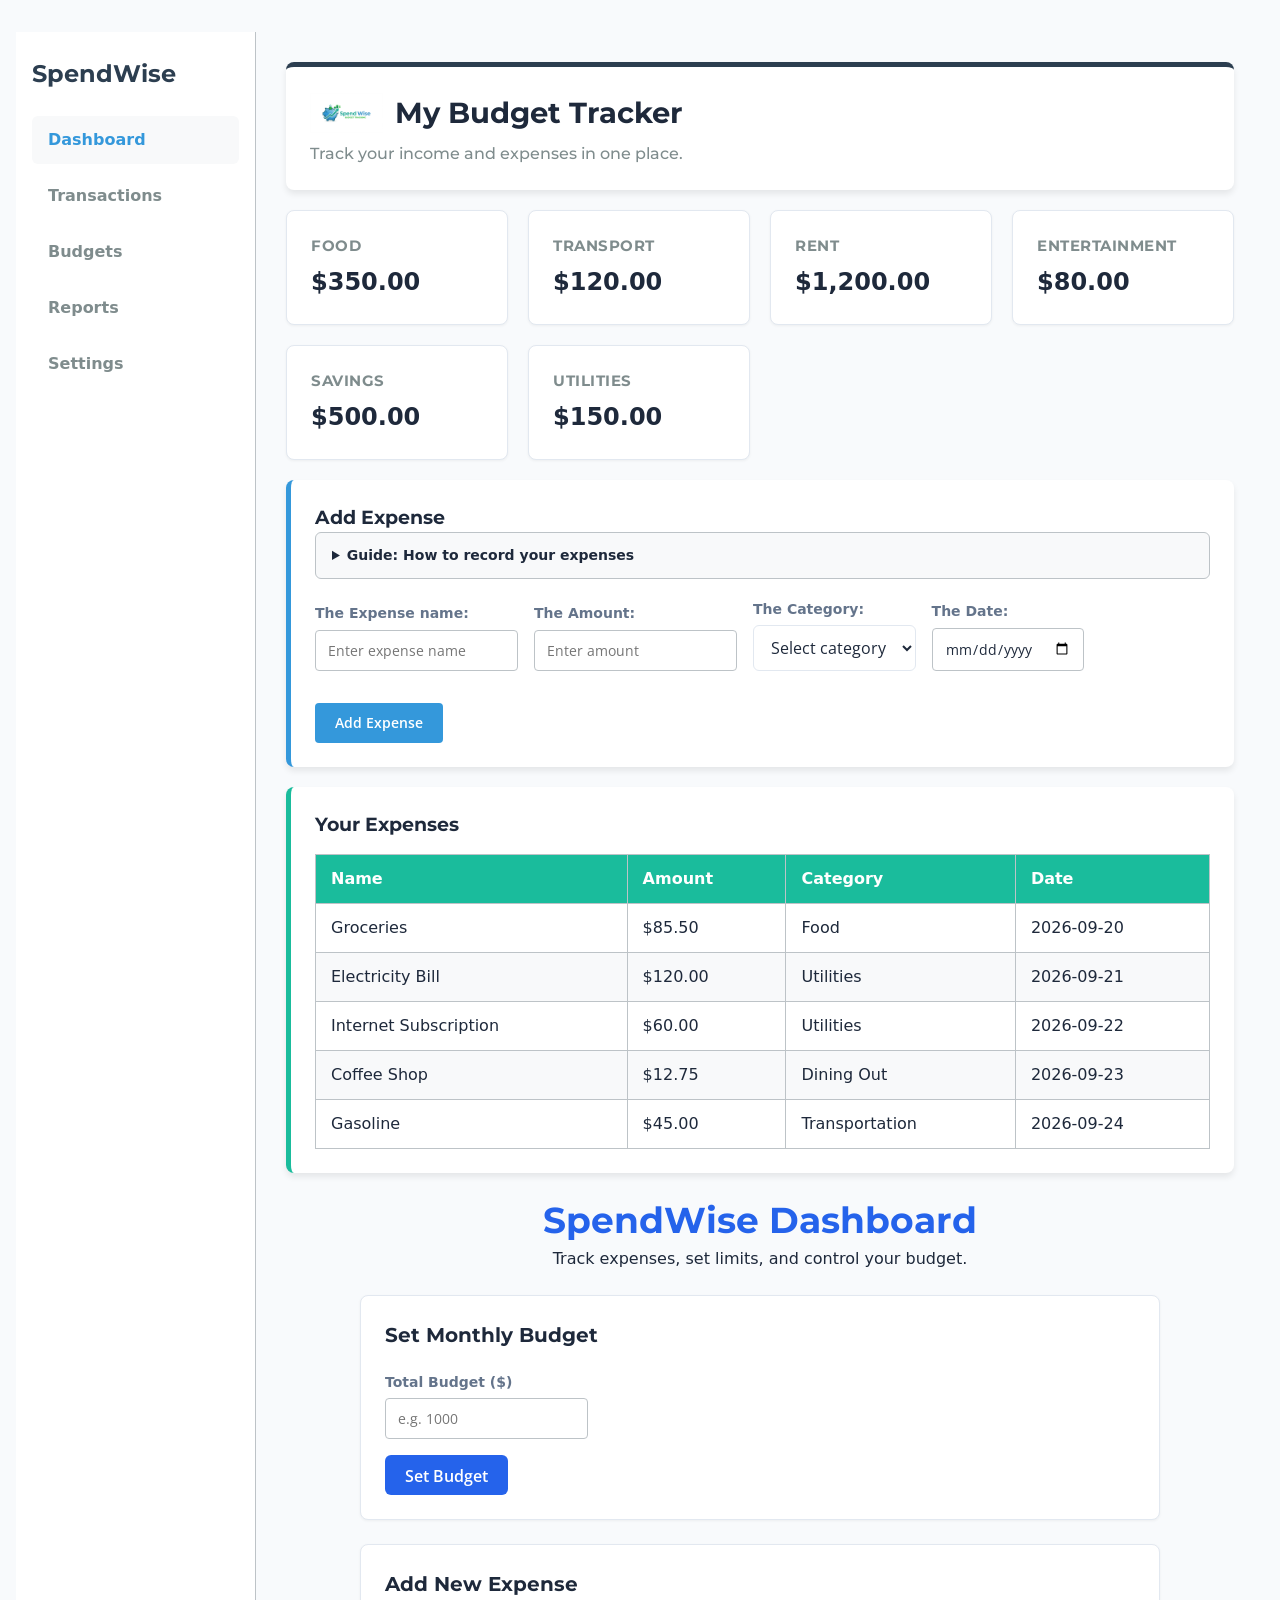
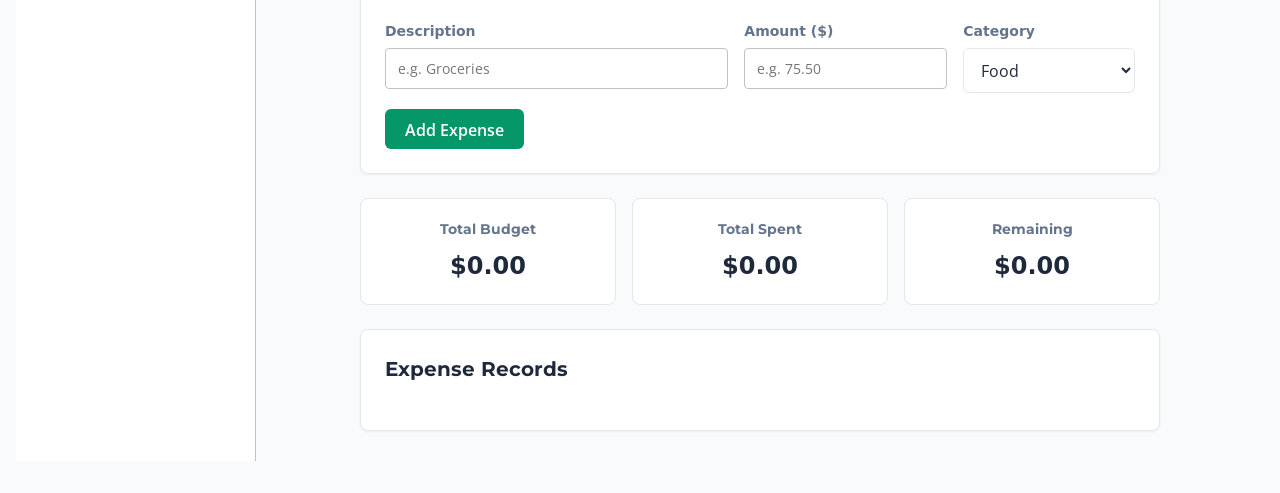
==== commit 0606273e: "UPDATING SRENDWISE" ====
--- a/index.html
+++ b/index.html
@@ -165,25 +165,89 @@
                 </table>
             </div>
         </section>
-
-        <!-- Video Section -->
-        <section class="video-section">
-            <h3>Budgeting Tips &amp; Tricks</h3>
-            <iframe 
-                width="315" 
-                height="576" 
-                src="https://www.youtube.com/embed/8N2QAIuDjbQ" 
-                title="How to budget in excel for beginners" 
-                frameborder="0" 
-                allow="accelerometer; autoplay; clipboard-write; encrypted-media; gyroscope; picture-in-picture; web-share" 
-                referrerpolicy="strict-origin-when-cross-origin" 
-                allowfullscreen>
-            </iframe>
-        </section>
-
-    </main>
-</div>
-
-<script src="script.js"></script>
+<!DOCTYPE html>
+<html lang="en">
+<head>
+  <meta charset="UTF-8">
+  <meta name="viewport" content="width=device-width, initial-scale=1.0">
+  <title>SpendWise - Personal Expense Tracker</title>
+  <link rel="stylesheet" href="style.css">
+</head>
+<body>
+  <div class="app-container">
+    <header class="app-header">
+      <h1>SpendWise Dashboard</h1>
+      <p>Track expenses, set limits, and control your budget.</p>
+    </header>
+
+    <!-- Budget Setup Form -->
+    <section class="card">
+      <h2>Set Monthly Budget</h2>
+      <form id="budget-form">
+        <div class="form-group">
+          <label for="monthly-budget-input">Total Budget ($)</label>
+          <input type="number" id="monthly-budget-input" placeholder="e.g. 1000" min="0" step="0.01" required>
+        </div>
+        <button type="submit" class="btn btn-primary">Set Budget</button>
+      </form>
+    </section>
+
+    <!-- Expense Entry Form -->
+    <section class="card">
+      <h2>Add New Expense</h2>
+      <form id="expense-form">
+        <div class="form-row">
+          <div class="form-group">
+            <label for="expense-name">Description</label>
+            <input type="text" id="expense-name" placeholder="e.g. Groceries" required>
+          </div>
+          <div class="form-group">
+            <label for="expense-amount">Amount ($)</label>
+            <input type="number" id="expense-amount" placeholder="e.g. 75.50" min="0.01" step="0.01" required>
+          </div>
+          <div class="form-group">
+            <label for="expense-category">Category</label>
+            <select id="expense-category" required>
+              <option value="Food">Food</option>
+              <option value="Utilities">Utilities</option>
+              <option value="Entertainment">Entertainment</option>
+              <option value="Transport">Transport</option>
+              <option value="Other">Other</option>
+            </select>
+          </div>
+        </div>
+        <button type="submit" class="btn btn-secondary">Add Expense</button>
+      </form>
+    </section>
+
+    <!-- Dashboard Summary Cards -->
+    <section class="dashboard-grid">
+      <div class="stat-card">
+        <h3>Total Budget</h3>
+        <p id="total-budget-display">$0.00</p>
+      </div>
+      <div class="stat-card">
+        <h3>Total Spent</h3>
+        <p id="total-spent-display">$0.00</p>
+      </div>
+      <div class="stat-card">
+        <h3>Remaining</h3>
+        <p id="remaining-budget-display">$0.00</p>
+      </div>
+    </section>
+
+    <!-- Budget Feedback Alert -->
+    <div id="budget-status-alert" class="alert-banner hidden"></div>
+
+    <!-- Expense List -->
+    <section class="card">
+      <h2>Expense Records</h2>
+      <ul id="expense-list" class="expense-list">
+        <!-- Dynamic content injected here via JavaScript -->
+      </ul>
+    </section>
+  </div>
+
+  <script src="app.js"></script>
 </body>
 </html>
--- a/styles.css
+++ b/styles.css
@@ -444,4 +444,202 @@
     input:not([type="submit"]), select, button {
         width: 100%;
     }
+}
+:root {
+  --primary: #2563eb;
+  --secondary: #059669;
+  --danger: #dc2626;
+  --warning: #d97706;
+  --bg-color: #f8fafc;
+  --card-bg: #ffffff;
+  --text-primary: #1e293b;
+  --text-muted: #64748b;
+  --border: #e2e8f0;
+}
+
+* {
+  box-sizing: border-box;
+  margin: 0;
+  padding: 0;
+  font-family: system-ui, -apple-system, BlinkMacSystemFont, 'Segoe UI', Roboto, sans-serif;
+}
+
+body {
+  background-color: var(--bg-color);
+  color: var(--text-primary);
+  padding: 2rem 1rem;
+}
+
+.app-container {
+  max-width: 800px;
+  margin: 0 auto;
+  display: flex;
+  flex-direction: column;
+  gap: 1.5rem;
+}
+
+.app-header {
+  text-align: center;
+}
+
+.app-header h1 {
+  font-size: 2.25rem;
+  color: var(--primary);
+}
+
+.card {
+  background: var(--card-bg);
+  border-radius: 8px;
+  padding: 1.5rem;
+  border: 1px solid var(--border);
+  box-shadow: 0 1px 3px rgba(0, 0, 0, 0.05);
+}
+
+.card h2 {
+  margin-bottom: 1rem;
+  font-size: 1.25rem;
+}
+
+.form-row {
+  display: grid;
+  grid-template-columns: 2fr 1fr 1fr;
+  gap: 1rem;
+}
+
+@media (max-width: 600px) {
+  .form-row {
+    grid-template-columns: 1fr;
+  }
+}
+
+.form-group {
+  display: flex;
+  flex-direction: column;
+  gap: 0.35rem;
+  margin-bottom: 1rem;
+}
+
+label {
+  font-size: 0.875rem;
+  font-weight: 600;
+  color: var(--text-muted);
+}
+
+input, select {
+  padding: 0.6rem 0.8rem;
+  border: 1px solid var(--border);
+  border-radius: 6px;
+  font-size: 1rem;
+}
+
+input:focus, select:focus {
+  outline: 2px solid var(--primary);
+  border-color: transparent;
+}
+
+.btn {
+  padding: 0.6rem 1.25rem;
+  border: none;
+  border-radius: 6px;
+  font-size: 1rem;
+  font-weight: 600;
+  cursor: pointer;
+  transition: opacity 0.2s;
+}
+
+.btn:hover {
+  opacity: 0.9;
+}
+
+.btn-primary {
+  background-color: var(--primary);
+  color: white;
+}
+
+.btn-secondary {
+  background-color: var(--secondary);
+  color: white;
+}
+
+.btn-danger {
+  background-color: var(--danger);
+  color: white;
+  padding: 0.3rem 0.6rem;
+  font-size: 0.85rem;
+}
+
+.dashboard-grid {
+  display: grid;
+  grid-template-columns: repeat(3, 1fr);
+  gap: 1rem;
+}
+
+.stat-card {
+  background: var(--card-bg);
+  padding: 1.25rem;
+  border-radius: 8px;
+  border: 1px solid var(--border);
+  text-align: center;
+}
+
+.stat-card h3 {
+  font-size: 0.875rem;
+  color: var(--text-muted);
+  margin-bottom: 0.5rem;
+}
+
+.stat-card p {
+  font-size: 1.5rem;
+  font-weight: 700;
+}
+
+.alert-banner {
+  padding: 1rem;
+  border-radius: 6px;
+  font-weight: 600;
+  text-align: center;
+}
+
+.alert-banner.success {
+  background-color: #d1fae5;
+  color: #065f46;
+}
+
+.alert-banner.warning {
+  background-color: #fef3c7;
+  color: #92400e;
+}
+
+.alert-banner.danger {
+  background-color: #fee2e2;
+  color: #991b1b;
+}
+
+.hidden {
+  display: none;
+}
+
+.expense-list {
+  list-style: none;
+}
+
+.expense-item {
+  display: flex;
+  justify-content: space-between;
+  align-items: center;
+  padding: 0.8rem 0;
+  border-bottom: 1px solid var(--border);
+}
+
+.expense-item:last-child {
+  border-bottom: none;
+}
+
+.expense-info strong {
+  display: block;
+}
+
+.expense-info span {
+  font-size: 0.85rem;
+  color: var(--text-muted);
 }
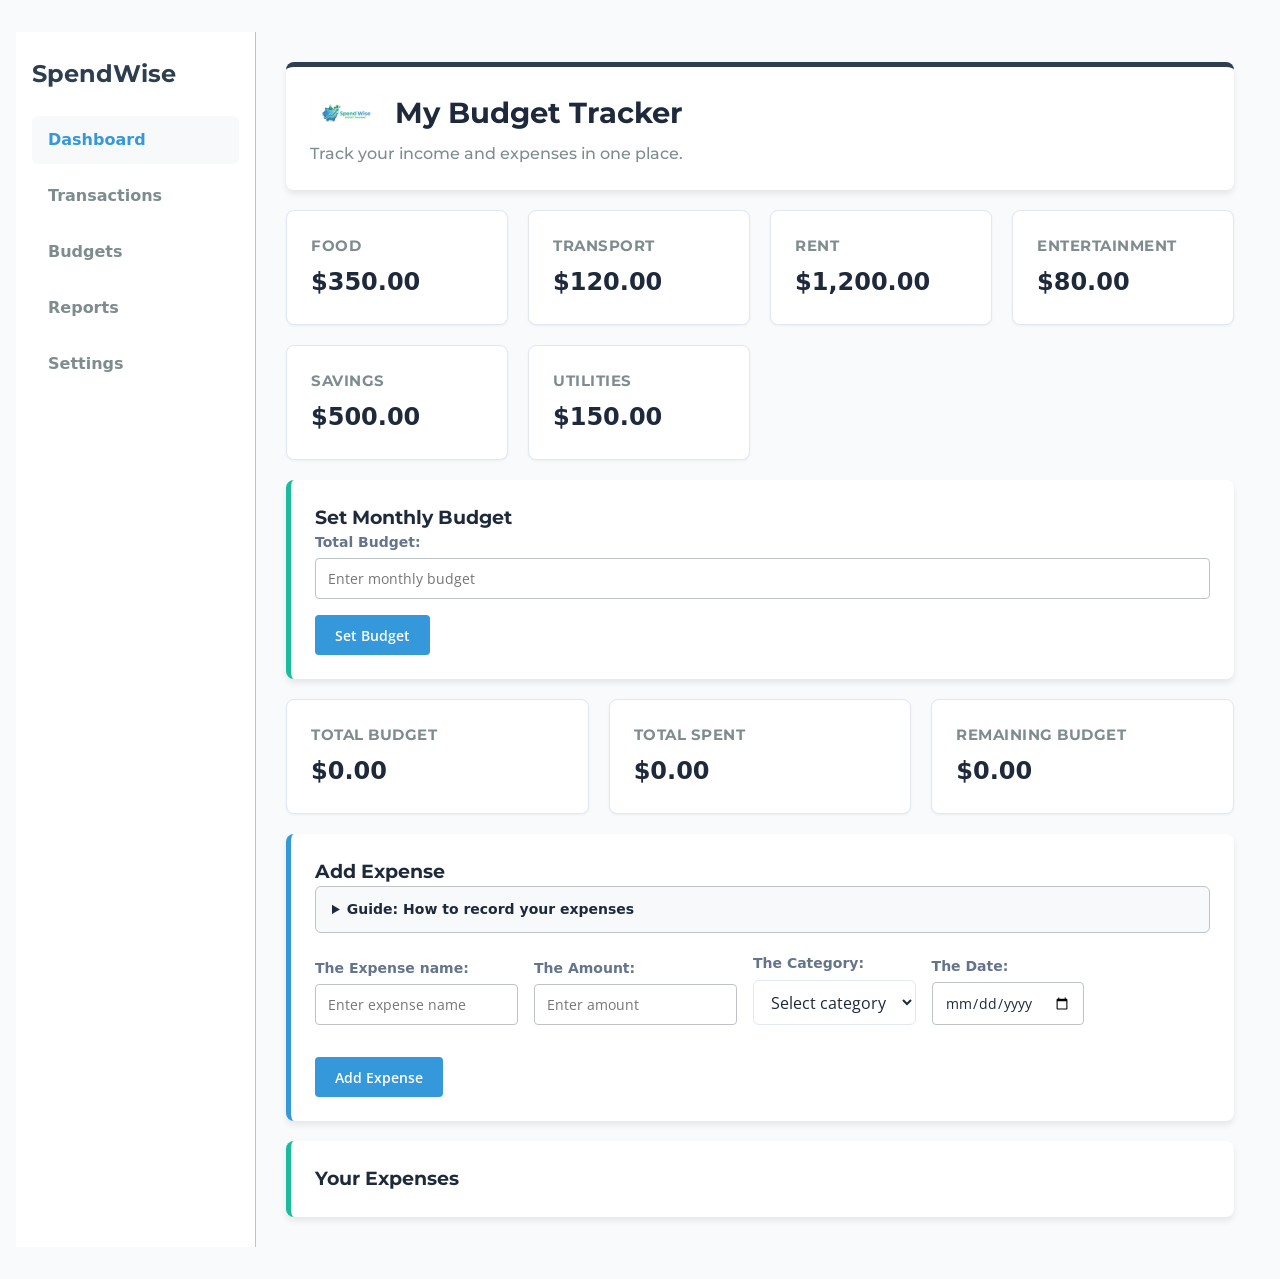
==== commit ea9f8999: "File update" ====
--- a/index.html
+++ b/index.html
@@ -4,250 +4,137 @@
     <meta charset="UTF-8">
     <meta name="viewport" content="width=device-width, initial-scale=1.0">
     <title>SpendWise - Dashboard</title>
-    <!-- Google Fonts Import -->
     <link rel="preconnect" href="https://fonts.googleapis.com">
     <link rel="preconnect" href="https://fonts.gstatic.com" crossorigin>
     <link href="https://fonts.googleapis.com/css2?family=Montserrat:wght@500;600;700&family=Open+Sans:wght@400;500;600&display=swap" rel="stylesheet">
-    
     <link rel="stylesheet" href="styles.css">
 </head>
 <body>
+    <div class="dashboard-container">
+        <aside class="sidebar">
+            <div class="sidebar-header">
+                <h2>SpendWise</h2>
+            </div>
+            <nav class="sidebar-nav">
+                <a href="#" class="nav-item active">Dashboard</a>
+                <a href="#" class="nav-item">Transactions</a>
+                <a href="#" class="nav-item">Budgets</a>
+                <a href="#" class="nav-item">Reports</a>
+                <a href="#" class="nav-item">Settings</a>
+            </nav>
+        </aside>
 
-<!-- Dashboard Shell (CSS Grid Container) -->
-<div class="dashboard-container">
-    
-    <!-- Sidebar / Navigation Menu -->
-    <aside class="sidebar">
-        <div class="sidebar-header">
-            <h2>SpendWise</h2>
-        </div>
-        <nav class="sidebar-nav">
-            <a href="#" class="nav-item active">Dashboard</a>
-            <a href="#" class="nav-item">Transactions</a>
-            <a href="#" class="nav-item">Budgets</a>
-            <a href="#" class="nav-item">Reports</a>
-            <a href="#" class="nav-item">Settings</a>
-        </nav>
-    </aside>
+        <main class="main-content">
+            <header class="header-card">
+                <div class="header-title">
+                    <img src="SpendWise-Logo.jpeg" alt="SpendWise Logo" width="40" class="logo-img">
+                    <h1>My Budget Tracker</h1>
+                </div>
+                <h2>Track your income and expenses in one place.</h2>
+            </header>
 
-    <!-- Main Content Area -->
-    <main class="main-content">
-        
-        <!-- Header Card -->
-        <header class="header-card">
-            <div class="header-title">
-                <img src="SpendWise-Logo.jpeg" alt="SpendWise Logo" width="40" class="logo-img">
-                <h1>My Budget Tracker</h1>
-            </div>
-            <h2>Track your income and expenses in one place.</h2>
-        </header>
+            <section class="dashboard-cards" aria-label="Expense categories">
+                <div class="card" tabindex="0">
+                    <h3>Food</h3>
+                    <p class="amount">$350.00</p>
+                </div>
+                <div class="card" tabindex="0">
+                    <h3>Transport</h3>
+                    <p class="amount">$120.00</p>
+                </div>
+                <div class="card" tabindex="0">
+                    <h3>Rent</h3>
+                    <p class="amount">$1,200.00</p>
+                </div>
+                <div class="card" tabindex="0">
+                    <h3>Entertainment</h3>
+                    <p class="amount">$80.00</p>
+                </div>
+                <div class="card" tabindex="0">
+                    <h3>Savings</h3>
+                    <p class="amount">$500.00</p>
+                </div>
+                <div class="card" tabindex="0">
+                    <h3>Utilities</h3>
+                    <p class="amount">$150.00</p>
+                </div>
+            </section>
 
-        <!-- Static Financial Category Cards (Grid Container) -->
-        <section class="dashboard-cards">
-            <div class="card" tabindex="0">
-                <h3>Food</h3>
-                <p class="amount">$350.00</p>
-            </div>
-            <div class="card" tabindex="0">
-                <h3>Transport</h3>
-                <p class="amount">$120.00</p>
-            </div>
-            <div class="card" tabindex="0">
-                <h3>Rent</h3>
-                <p class="amount">$1,200.00</p>
-            </div>
-            <div class="card" tabindex="0">
-                <h3>Entertainment</h3>
-                <p class="amount">$80.00</p>
-            </div>
-            <div class="card" tabindex="0">
-                <h3>Savings</h3>
-                <p class="amount">$500.00</p>
-            </div>
-            <div class="card" tabindex="0">
-                <h3>Utilities</h3>
-                <p class="amount">$150.00</p>
-            </div>
-        </section>
+            <section class="your-expense">
+                <h3>Set Monthly Budget</h3>
+                <form id="budget-form">
+                    <div class="form-group">
+                        <label for="monthly-budget-input">Total Budget:</label>
+                        <input type="number" id="monthly-budget-input" min="0" step="0.01" placeholder="Enter monthly budget">
+                    </div>
+                    <button type="submit">Set Budget</button>
+                </form>
+            </section>
 
-        <!-- Add Expense Card -->
-        <section class="add-expense">
-            <h3>Add Expense</h3>
-            
-            <details class="expense-guide">
-                <summary>Guide: How to record your expenses</summary>
-                <ol>
-                    <li>Enter a brief description in the <strong>Expense name</strong> field.</li>
-                    <li>Input the numerical value in the <strong>Amount</strong> field.</li>
-                    <li>Select the best matching <strong>Category</strong> from the dropdown.</li>
-                    <li>Choose the specific transaction <strong>Date</strong>.</li>
-                    <li>Click <strong>Add Expense</strong> to record it to your tracker.</li>
-                </ol>
-            </details>
+            <section class="dashboard-cards" aria-label="Budget summary">
+                <div class="card">
+                    <h3>Total Budget</h3>
+                    <p class="amount" id="total-budget-display">$0.00</p>
+                </div>
+                <div class="card">
+                    <h3>Total Spent</h3>
+                    <p class="amount" id="total-spent-display">$0.00</p>
+                </div>
+                <div class="card">
+                    <h3>Remaining Budget</h3>
+                    <p class="amount" id="remaining-budget-display">$0.00</p>
+                </div>
+            </section>
+            <div id="budget-status-alert" class="alert-banner hidden" role="status"></div>
 
-            <form>
-                <div class="form-group">
-                    <label for="expense-name">The Expense name:</label>
-                    <input type="text" id="expense-name" placeholder="Enter expense name">
-                </div>
-                
-                <div class="form-group">
-                    <label for="expense-amount">The Amount:</label>
-                    <input type="number" id="expense-amount" placeholder="Enter amount">
-                </div>
-                
-                <div class="form-group">
-                    <label for="expense-category">The Category:</label>
-                    <select id="expense-category">
-                        <option value="" disabled selected>Select category</option>
-                        <option value="Food">Food</option>
-                        <option value="Transport">Transport</option>
-                        <option value="Rent">Rent</option>
-                        <option value="Entertainment">Entertainment</option>
-                        <option value="Other">Other</option>
-                    </select>
-                </div>
+            <section class="add-expense">
+                <h3>Add Expense</h3>
+                <details class="expense-guide">
+                    <summary>Guide: How to record your expenses</summary>
+                    <ol>
+                        <li>Enter a brief description in the <strong>Expense name</strong> field.</li>
+                        <li>Input the numerical value in the <strong>Amount</strong> field.</li>
+                        <li>Select the best matching <strong>Category</strong> from the dropdown.</li>
+                        <li>Choose the specific transaction <strong>Date</strong>.</li>
+                        <li>Click <strong>Add Expense</strong> to record it to your tracker.</li>
+                    </ol>
+                </details>
 
-                <div class="form-group">
-                    <label for="expense-date">The Date:</label>
-                    <input type="date" id="expense-date">
-                </div>
+                <form id="expense-form">
+                    <div class="form-group">
+                        <label for="expense-name">The Expense name:</label>
+                        <input type="text" id="expense-name" placeholder="Enter expense name" required>
+                    </div>
+                    <div class="form-group">
+                        <label for="expense-amount">The Amount:</label>
+                        <input type="number" id="expense-amount" min="0.01" step="0.01" placeholder="Enter amount" required>
+                    </div>
+                    <div class="form-group">
+                        <label for="expense-category">The Category:</label>
+                        <select id="expense-category" required>
+                            <option value="" disabled selected>Select category</option>
+                            <option value="Food">Food</option>
+                            <option value="Transport">Transport</option>
+                            <option value="Rent">Rent</option>
+                            <option value="Entertainment">Entertainment</option>
+                            <option value="Utilities">Utilities</option>
+                            <option value="Other">Other</option>
+                        </select>
+                    </div>
+                    <div class="form-group">
+                        <label for="expense-date">The Date:</label>
+                        <input type="date" id="expense-date">
+                    </div>
+                    <button type="submit">Add Expense</button>
+                </form>
+            </section>
 
-                <button type="button">Add Expense</button>
-            </form>
-        </section>
-
-        <!-- Expense Table Card -->
-        <section class="your-expense">
-            <h3>Your Expenses</h3>
-            <div class="table-responsive">
-                <table>
-                    <thead>
-                        <tr>
-                            <th>Name</th>
-                            <th>Amount</th>
-                            <th>Category</th>
-                            <th>Date</th>
-                        </tr>
-                    </thead>
-                    <tbody>
-                        <tr>
-                            <td>Groceries</td>
-                            <td>$85.50</td>
-                            <td>Food</td>
-                            <td>2026-09-20</td>
-                        </tr>
-                        <tr>
-                            <td>Electricity Bill</td>
-                            <td>$120.00</td>
-                            <td>Utilities</td>
-                            <td>2026-09-21</td>
-                        </tr>
-                        <tr>
-                            <td>Internet Subscription</td>
-                            <td>$60.00</td>
-                            <td>Utilities</td>
-                            <td>2026-09-22</td>
-                        </tr>
-                        <tr>
-                            <td>Coffee Shop</td>
-                            <td>$12.75</td>
-                            <td>Dining Out</td>
-                            <td>2026-09-23</td>
-                        </tr>
-                        <tr>
-                            <td>Gasoline</td>
-                            <td>$45.00</td>
-                            <td>Transportation</td>
-                            <td>2026-09-24</td>
-                        </tr>
-                    </tbody>
-                </table>
-            </div>
-        </section>
-<!DOCTYPE html>
-<html lang="en">
-<head>
-  <meta charset="UTF-8">
-  <meta name="viewport" content="width=device-width, initial-scale=1.0">
-  <title>SpendWise - Personal Expense Tracker</title>
-  <link rel="stylesheet" href="style.css">
-</head>
-<body>
-  <div class="app-container">
-    <header class="app-header">
-      <h1>SpendWise Dashboard</h1>
-      <p>Track expenses, set limits, and control your budget.</p>
-    </header>
-
-    <!-- Budget Setup Form -->
-    <section class="card">
-      <h2>Set Monthly Budget</h2>
-      <form id="budget-form">
-        <div class="form-group">
-          <label for="monthly-budget-input">Total Budget ($)</label>
-          <input type="number" id="monthly-budget-input" placeholder="e.g. 1000" min="0" step="0.01" required>
-        </div>
-        <button type="submit" class="btn btn-primary">Set Budget</button>
-      </form>
-    </section>
-
-    <!-- Expense Entry Form -->
-    <section class="card">
-      <h2>Add New Expense</h2>
-      <form id="expense-form">
-        <div class="form-row">
-          <div class="form-group">
-            <label for="expense-name">Description</label>
-            <input type="text" id="expense-name" placeholder="e.g. Groceries" required>
-          </div>
-          <div class="form-group">
-            <label for="expense-amount">Amount ($)</label>
-            <input type="number" id="expense-amount" placeholder="e.g. 75.50" min="0.01" step="0.01" required>
-          </div>
-          <div class="form-group">
-            <label for="expense-category">Category</label>
-            <select id="expense-category" required>
-              <option value="Food">Food</option>
-              <option value="Utilities">Utilities</option>
-              <option value="Entertainment">Entertainment</option>
-              <option value="Transport">Transport</option>
-              <option value="Other">Other</option>
-            </select>
-          </div>
-        </div>
-        <button type="submit" class="btn btn-secondary">Add Expense</button>
-      </form>
-    </section>
-
-    <!-- Dashboard Summary Cards -->
-    <section class="dashboard-grid">
-      <div class="stat-card">
-        <h3>Total Budget</h3>
-        <p id="total-budget-display">$0.00</p>
-      </div>
-      <div class="stat-card">
-        <h3>Total Spent</h3>
-        <p id="total-spent-display">$0.00</p>
-      </div>
-      <div class="stat-card">
-        <h3>Remaining</h3>
-        <p id="remaining-budget-display">$0.00</p>
-      </div>
-    </section>
-
-    <!-- Budget Feedback Alert -->
-    <div id="budget-status-alert" class="alert-banner hidden"></div>
-
-    <!-- Expense List -->
-    <section class="card">
-      <h2>Expense Records</h2>
-      <ul id="expense-list" class="expense-list">
-        <!-- Dynamic content injected here via JavaScript -->
-      </ul>
-    </section>
-  </div>
-
-  <script src="app.js"></script>
+            <section class="your-expense">
+                <h3>Your Expenses</h3>
+                <ul id="expense-list" class="expense-list"></ul>
+            </section>
+        </main>
+    </div>
+    <script src="script.js"></script>
 </body>
-</html>+</html>
